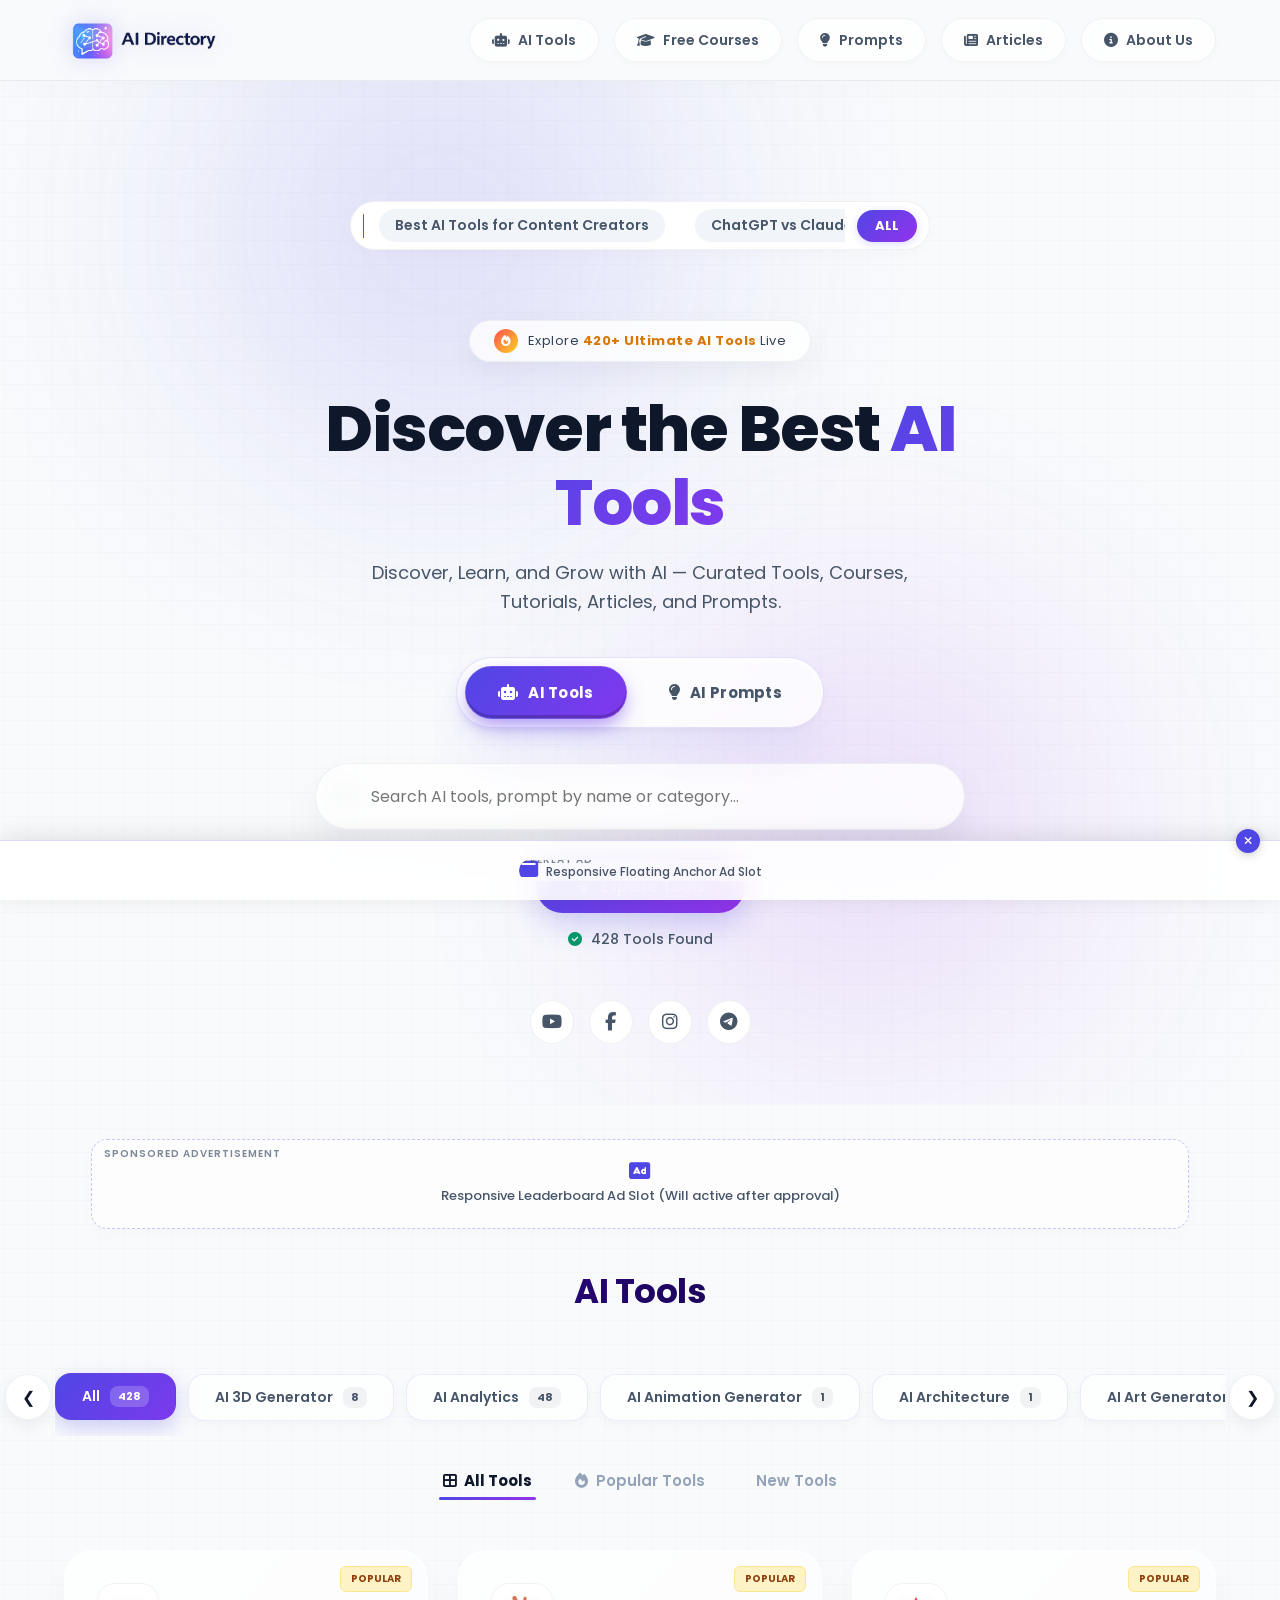
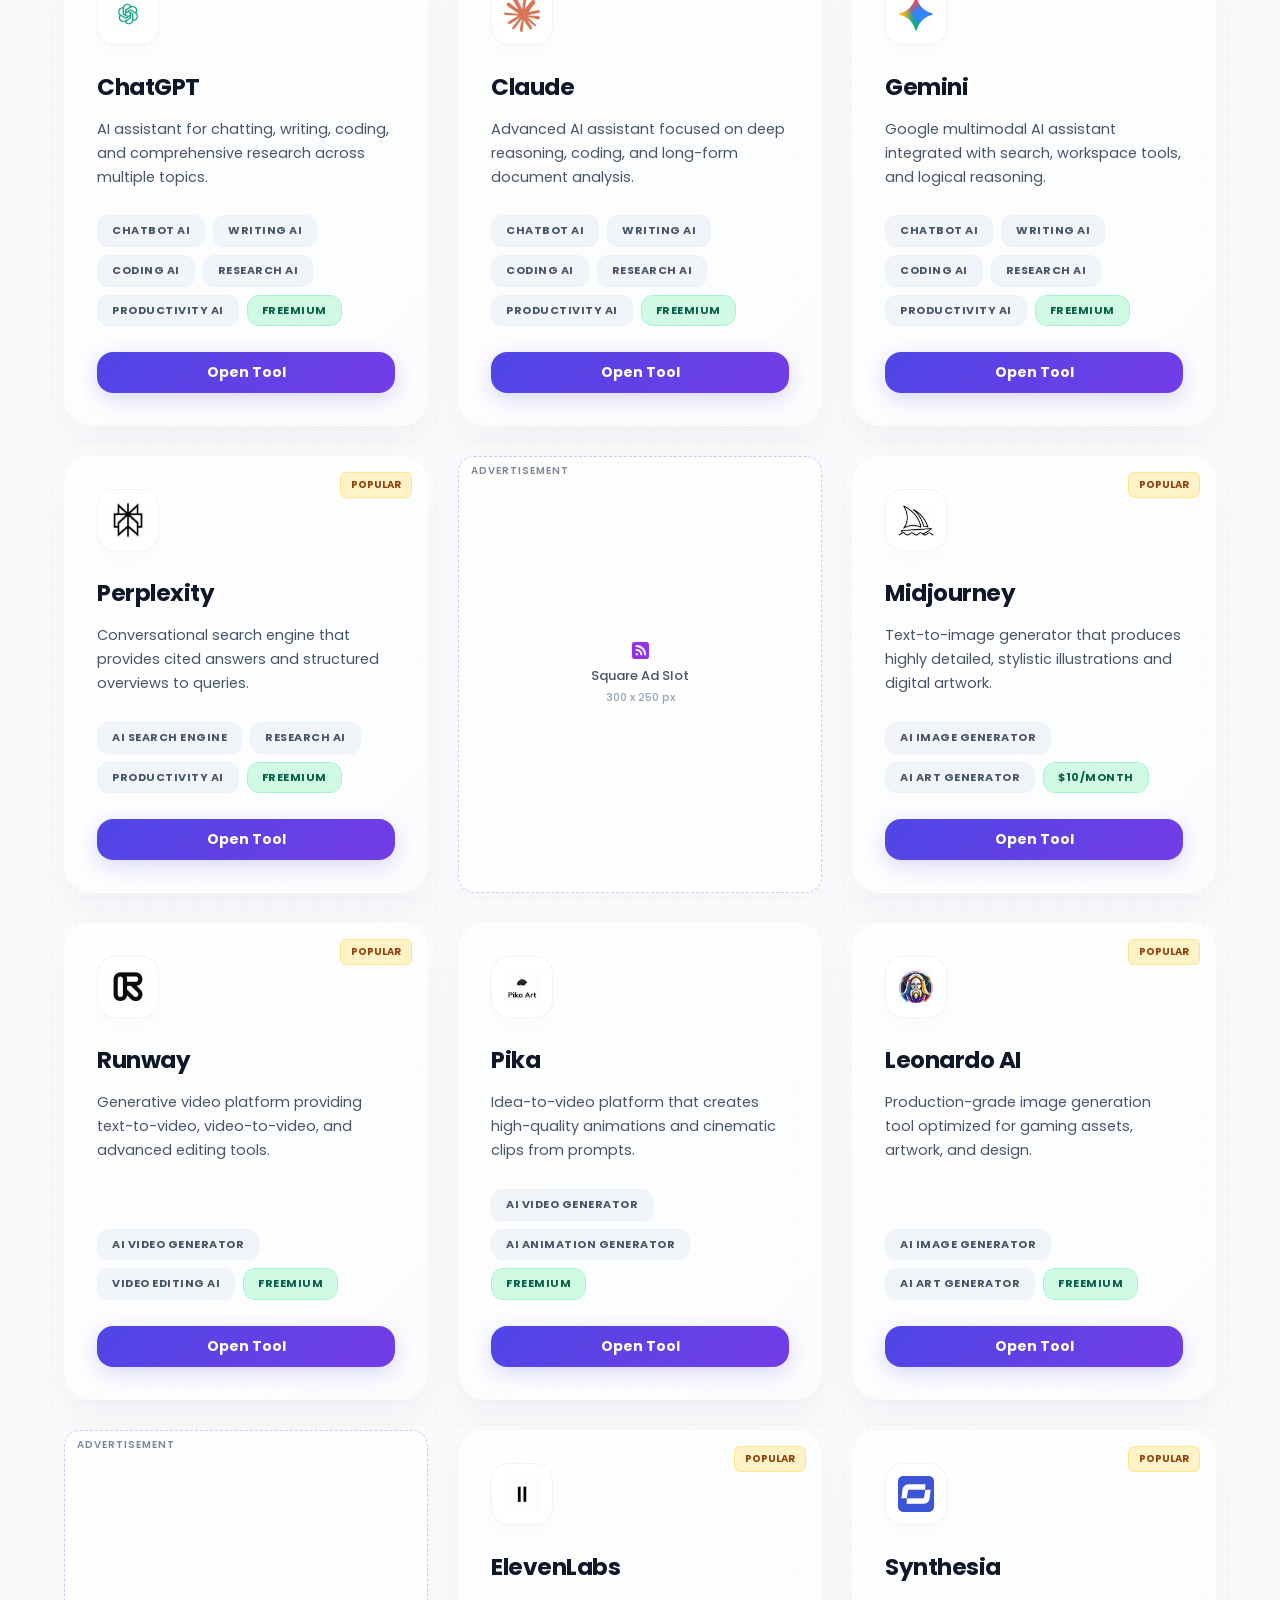
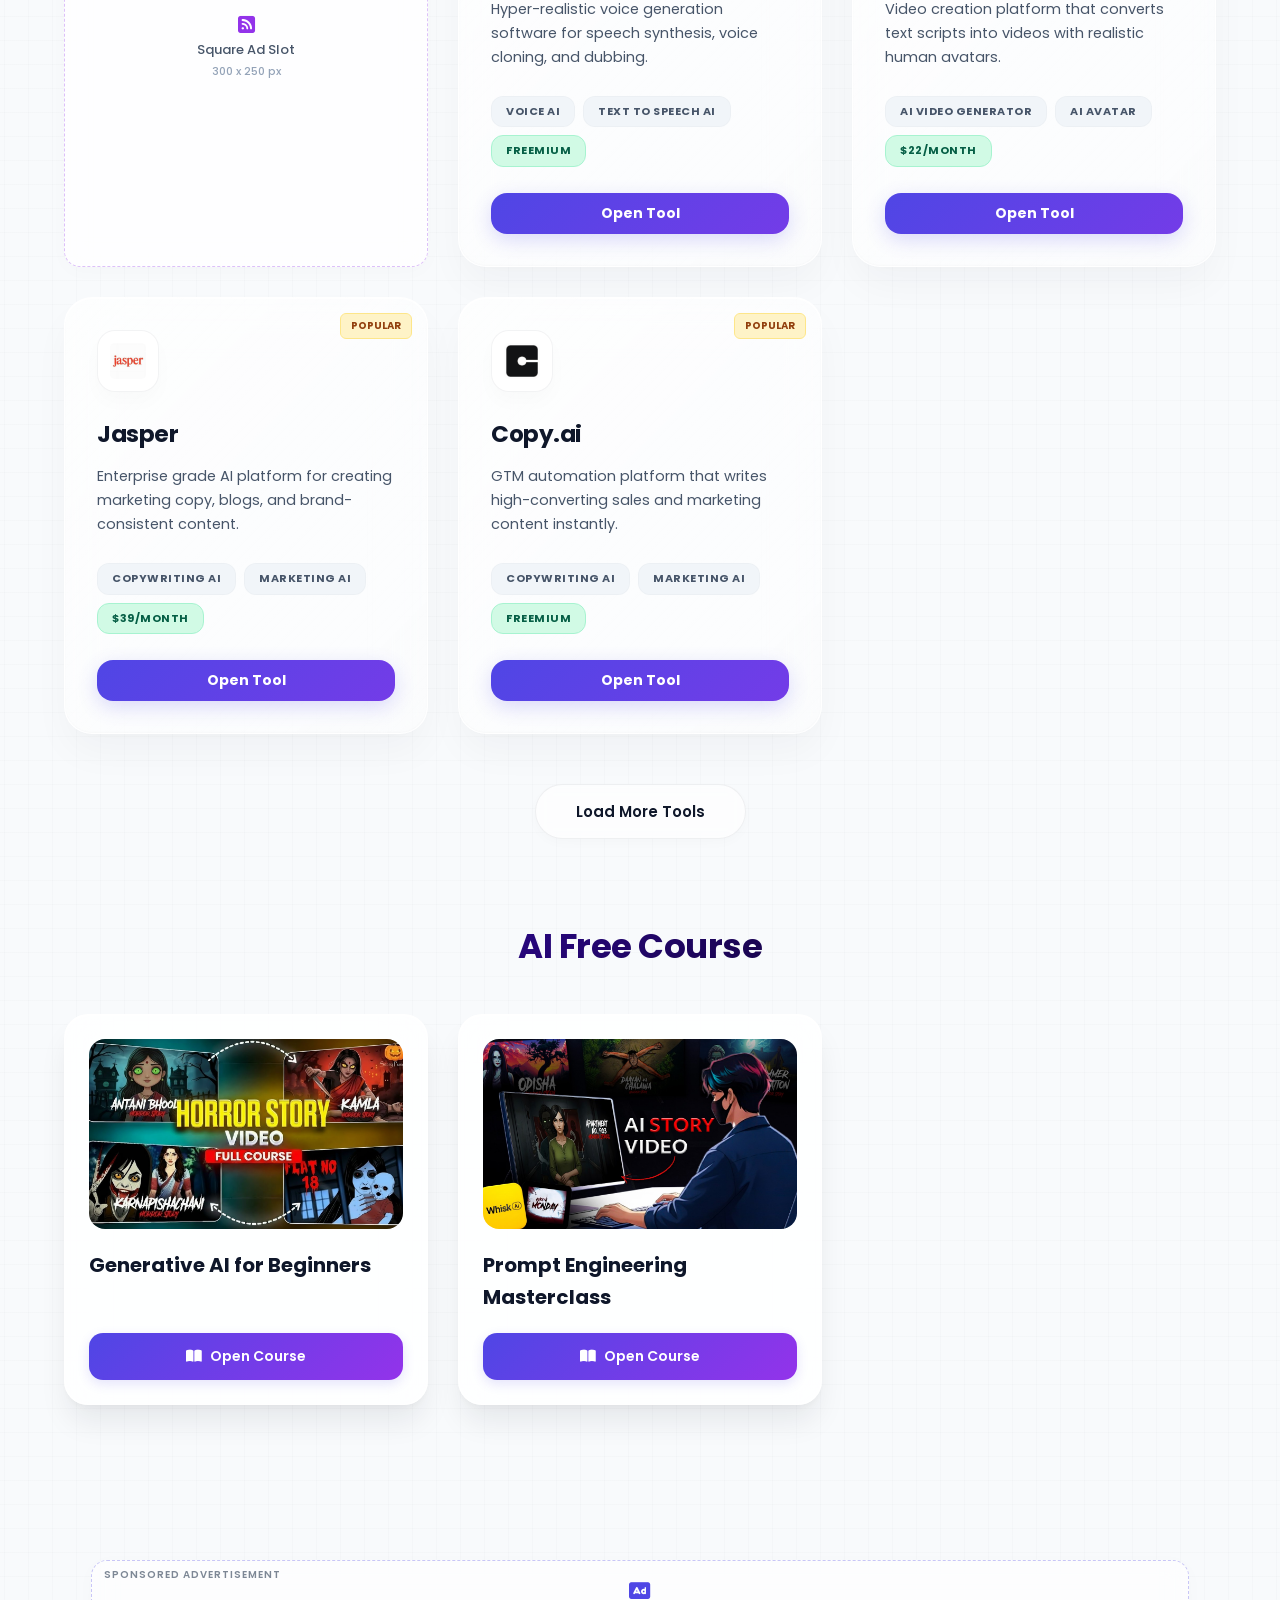
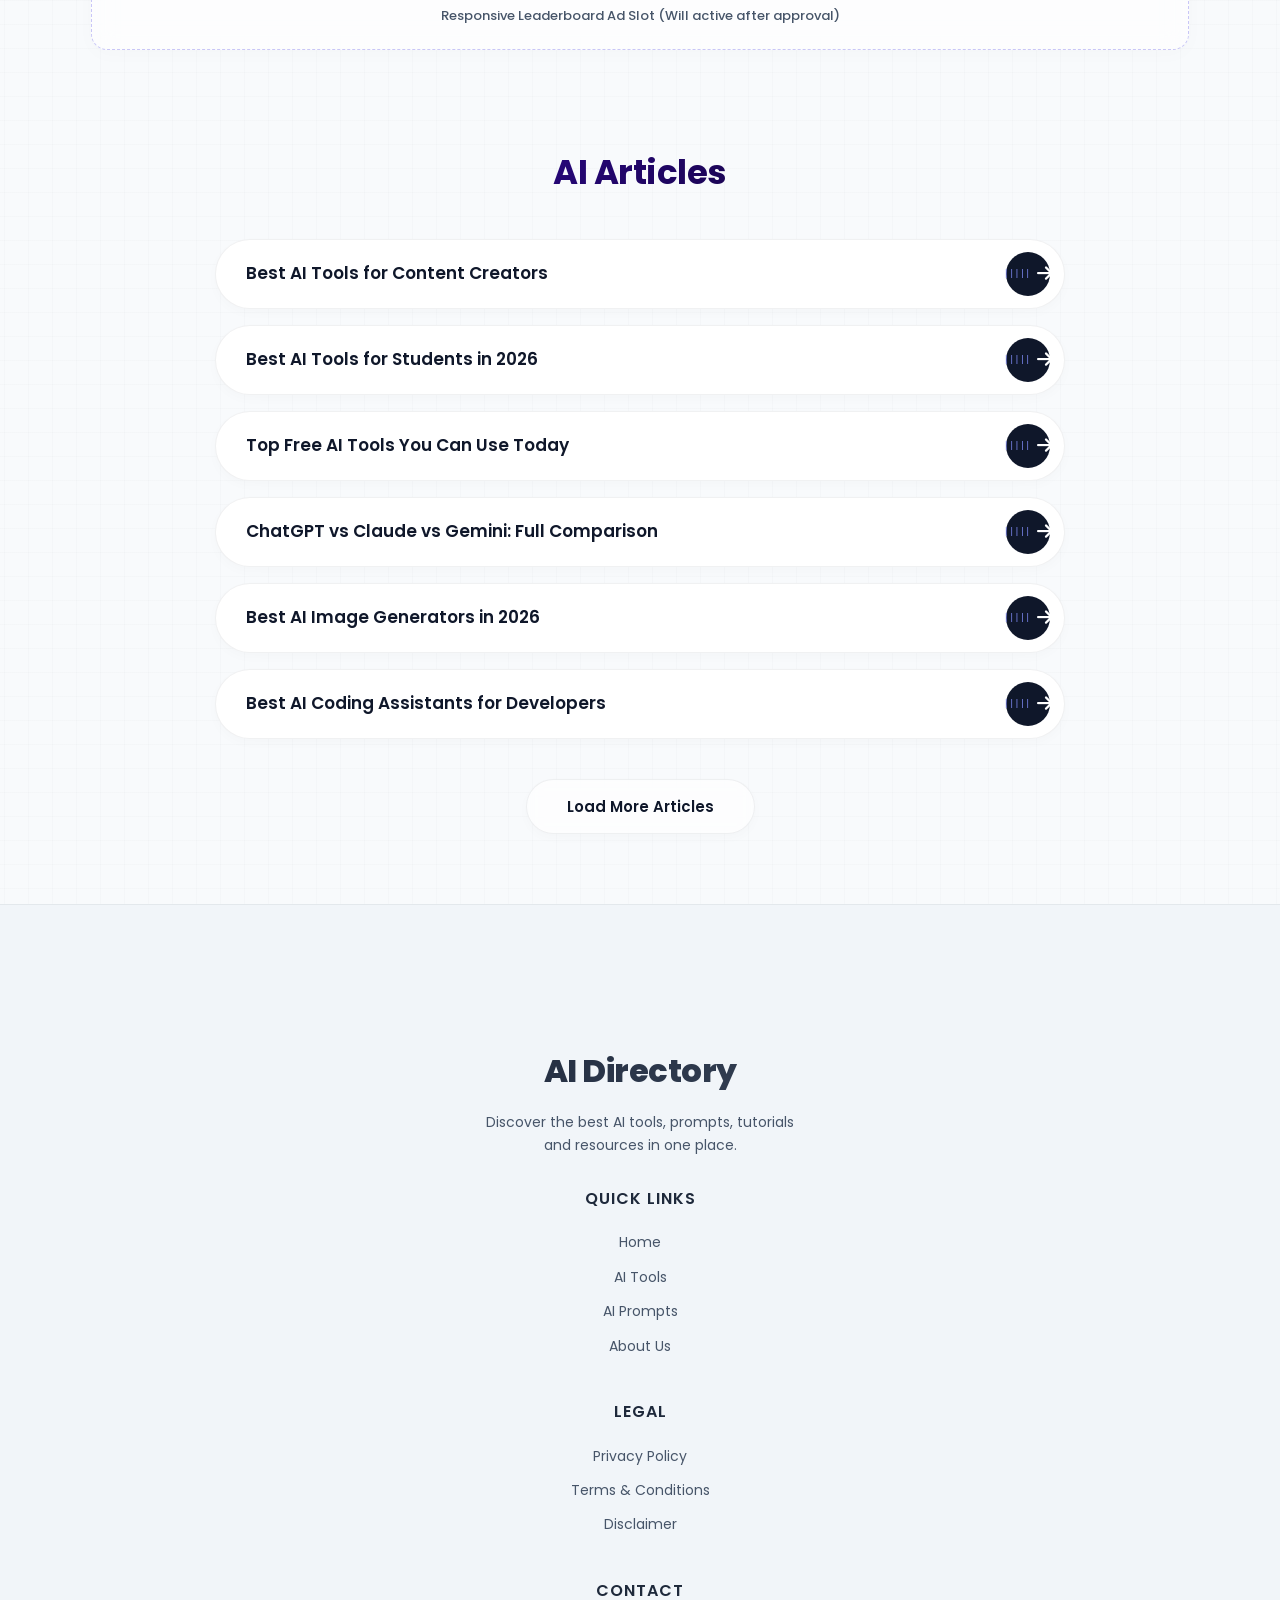
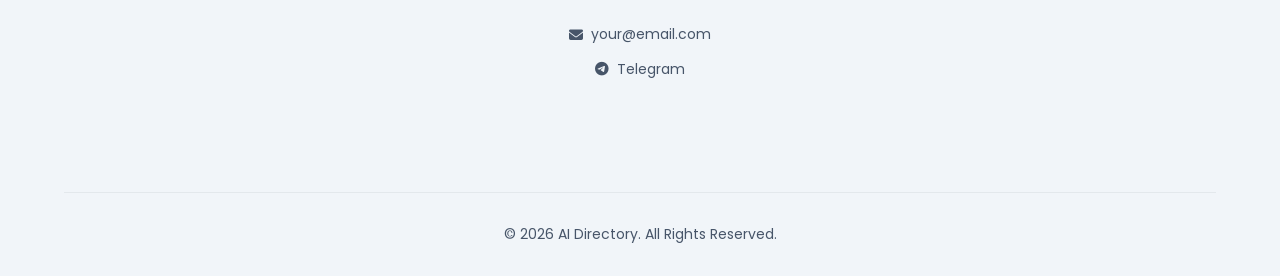
==== index.html @ 55ff15e7 "Add files via upload" ====
<!DOCTYPE html>
<html lang="en">

<head>
  <meta charset="UTF-8">
  <meta name="viewport" content="width=device-width, initial-scale=1.0">
  <title>AI Directory</title>
  <link rel="stylesheet" href="style.css">
  <link rel="preconnect" href="https://fonts.googleapis.com">
  <link href="https://fonts.googleapis.com/css2?family=Poppins:wght@300;400;500;600;700&display=swap" rel="stylesheet">
  <link rel="stylesheet" href="https://cdnjs.cloudflare.com/ajax/libs/font-awesome/6.5.1/css/all.min.css">
</head>

<body>

  <nav class="navbar">
    <div class="logo">
      <img src="images/AI Directory2.png" alt="AI Directory" class="logo-desktop">
      <img src="images/AI Directory1.png" alt="AI Directory" class="logo-mobile">
    </div>
    <ul class="nav-links">
      <li><a href="#tools"><i class="fas fa-robot"></i>AI Tools</a></li>
      <li><a href="#courses"><i class="fas fa-graduation-cap"></i>Free Courses</a></li>
      <li><a href="#prompts"><i class="fas fa-lightbulb"></i>Prompts</a></li>
      <li><a href="#articles-section"><i class="fas fa-newspaper"></i>Articles</a></li>
      <li><a href="legal.html#about"><i class="fas fa-circle-info"></i> About Us</a></li>
    </ul>
    <div class="menu-btn">
      <i class="fas fa-bars"></i>
    </div>
  </nav>

  <section class="hero">
    <div class="blur-glow glow-1"></div>
    <div class="blur-glow glow-2"></div>
    <div class="hero-content">
      <div class="hero-ticker-wrapper">
        <div class="ticker-indicator"></div>
        <div class="ticker-scroll-container">
          <div class="ticker-track">
            <span class="ticker-item" onclick="window.open('article.html', '_blank')">Best AI Tools for Content Creators</span>
            <span class="ticker-item" onclick="window.open('article3.html', '_blank')">ChatGPT vs Claude vs Gemini: Full Comparison</span>
            <span class="ticker-item" onclick="window.open('article13.html', '_blank')">AI Tools That Help You Earn Money</span>
            <span class="ticker-item" onclick="window.open('article.html', '_blank')">Best AI Tools for Content Creators</span>
            <span class="ticker-item" onclick="window.open('article3.html', '_blank')">ChatGPT vs Claude vs Gemini: Full Comparison</span>
          </div>
        </div>
        <button class="ticker-all-btn" id="tickerAllBtn">ALL</button>
      </div>

      <div class="highlight-badge">
        <span class="badge-icon"><i class="fas fa-fire"></i></span>
        <span class="badge-text">Explore <b>420+ Ultimate AI Tools</b> Live</span>
      </div>

      <h1>Discover the Best <span class="gradient-text">AI Tools</span></h1>
      <p>Discover, Learn, and Grow with AI — Curated Tools, Courses, Tutorials, Articles, and Prompts.</p>

      <div class="view-switcher-container">
        <button id="switchToolsBtn" class="switcher-btn active" onclick="switchView('tools')">
          <i class="fas fa-robot"></i> AI Tools
        </button>
        <button id="switchPromptsBtn" class="switcher-btn" onclick="switchView('prompts')">
          <i class="fas fa-lightbulb"></i> AI Prompts
        </button>
      </div>

      <div class="search-wrapper">
        <i class="fas fa-search search-icon"></i>
        <input type="text" id="searchInput" placeholder="Search AI tools, prompt by name or category...">
      </div>

      <div class="hero-action-box">
        <button class="hero-btn" id="heroExploreBtn" onclick="scrollToCurrentSection()">
          <i class="fas fa-rocket"></i> <span id="exploreBtnText">Explore Tools</span>
        </button>
        <div class="stats-bar">
          <p id="resultCount"><i class="fas fa-circle-check"></i> 0 Tools Found</p>
        </div>
      </div>

      <div class="hero-social-links">
        <a href="https://youtube.com/YOUR_CHANNAL" target="_blank" class="social-icon-btn yt" title="YouTube"><i class="fa-brands fa-youtube"></i></a>
        <a href="https://facebook.com/YOUR_PAGE" target="_blank" class="social-icon-btn fb" title="Facebook"><i class="fa-brands fa-facebook-f"></i></a>
        <a href="https://instagram.com/YOUR_PROFILE" target="_blank" class="social-icon-btn ig" title="Instagram"><i class="fa-brands fa-instagram"></i></a>
        <a href="https://t.me/smooth_looters" target="_blank" class="social-icon-btn tg" title="Telegram"><i class="fa-brands fa-telegram"></i></a>
      </div>
    </div>
  </section>

  <!-- GOOGLE ADS: MAIN RESPONSIVE HORIZONTAL BANNER -->
<div class="ad-container-wrapper">
  <div class="smart-ad-placeholder ad-banner-horizontal">
    <span class="ad-badge">Sponsored Advertisement</span>
    <div class="ad-info-text">
      <i class="fa-solid fa-rectangle-ad"></i>
      <!-- Real Google Ad Code (Commented for now)
      <ins class="adsbygoogle"
           style="display:block"
           data-ad-client="ca-pub-YOUR_CLIENT_ID"
           data-ad-slot="YOUR_SLOT_ID"
           data-ad-format="auto"
           full-width-responsive="true"></ins>
      <script>(adsbygoogle = window.adsbygoogle || []).push({});</script>
      -->
      <span>Responsive Leaderboard Ad Slot (Will active after approval)</span>
    </div>
  </div>
</div>

  <section id="tools" class="tools">
    <h2>AI Tools</h2>
     <div class="category-wrapper">
      <button id="scrollLeft" class="scroll-btn left">❮</button>
      <div class="category-buttons" id="categoryButtons">
        </div>
      <button id="scrollRight" class="scroll-btn right">❯</button>
    </div>

    <div class="tools-type-filter">
      <button class="type-btn active" data-type="all"><i class="fas fa-border-all"></i> All Tools</button>
      <button class="type-btn" data-type="popular"><i class="fas fa-fire"></i> Popular Tools</button>
      <button class="type-btn" data-type="new"><i class="fas fa-sparkles"></i> New Tools</button>
    </div>
    <div id="toolsContainer" class="tools-grid"></div>
    <div id="loadMoreContainer">
      <button id="loadMoreBtn" class="load-more-btn">Load More Tools</button>
    </div>
  </section>


  <section id="prompts" class="prompts">
    <h2>AI Prompts</h2>

    <div class="prompt-note-container">
      <h3><i class="fas fa-exclamation-circle"></i> Important Note:</h3>
      <p>Before using any prompt, please check the Requirements section carefully. Some prompts may require additional inputs such as text, images, files, scripts, stories, articles, documents, or other content.</p>
      <ul>
        <li><i class="fas fa-arrow-right"></i> <strong>If the requirement is text-based</strong>, you will find a <code>[Paste Your Text Here]</code> section inside the prompt. Simply paste your content there before generating.</li>
        <li><i class="fas fa-arrow-right"></i> <strong>If the requirement includes images, PDFs, or files</strong>, upload them directly to the AI tool before running the prompt.</li>
      </ul>
      <p class="note-footer">Providing the required input ensures that the prompt works correctly and delivers the best possible results.</p>
      <div class="tip-box">
        <strong>Tip:</strong> Always read the prompt description and requirements before using it to avoid errors. 🚀
      </div>
    </div>

    <div class="category-wrapper" style="margin-bottom: 30px;">
      <button id="promptScrollLeft" class="scroll-btn left">❮</button>
      <div class="category-buttons" id="promptCategoryButtons">
        </div>
      <button id="promptScrollRight" class="scroll-btn right">❯</button>
    </div>

    <div id="promptsContainer" class="prompts-grid"></div>
    <div class="load-more-container-shared">
      <button id="loadMorePromptsBtn" class="load-more-btn">Load More Prompts</button>
    </div>
  </section>

  <section id="courses" class="courses">
    <h2>AI Free Course</h2>
    <div id="coursesContainer" class="courses-grid"></div>
    <div class="load-more-container-shared">
      <button id="loadMoreCoursesBtn" class="load-more-btn">Load More Courses</button>
    </div>
  </section>

  <!-- GOOGLE ADS: MAIN RESPONSIVE HORIZONTAL BANNER -->
<div class="ad-container-wrapper">
  <div class="smart-ad-placeholder ad-banner-horizontal">
    <span class="ad-badge">Sponsored Advertisement</span>
    <div class="ad-info-text">
      <i class="fa-solid fa-rectangle-ad"></i>
      <!-- Real Google Ad Code (Commented for now)
      <ins class="adsbygoogle"
           style="display:block"
           data-ad-client="ca-pub-YOUR_CLIENT_ID"
           data-ad-slot="YOUR_SLOT_ID"
           data-ad-format="auto"
           full-width-responsive="true"></ins>
      <script>(adsbygoogle = window.adsbygoogle || []).push({});</script>
      -->
      <span>Responsive Leaderboard Ad Slot (Will active after approval)</span>
    </div>
  </div>
</div>

  <section id="articles-section" class="articles-section">
    <h2>AI Articles</h2>
    <div id="articlesContainer" class="articles-list-container"></div>
    <div class="load-more-container-shared">
      <button id="loadMoreArticlesBtn" class="load-more-btn">Load More Articles</button>
    </div>
  </section>

  <footer class="footer">
    <div class="footer-container">
      <div class="footer-brand">
        <h2>AI Directory</h2>
        <p>Discover the best AI tools, prompts, tutorials and resources in one place.</p>
      </div>
      <div class="footer-links">
        <h3>Quick Links</h3>
        <a href="#">Home</a>
        <a href="#tools">AI Tools</a>
        <a href="#prompts">AI Prompts</a>
        <a href="legal.html#about">About Us</a>
      </div>
      <div class="footer-links">
        <h3>Legal</h3>
        <a href="legal.html#privacy">Privacy Policy</a>
        <a href="legal.html#terms">Terms & Conditions</a>
        <a href="legal.html#disclaimer">Disclaimer</a>
      </div>
      <div class="footer-links">
        <h3>Contact</h3>
        <a href="mailto:your@email.com"><i class="fa-solid fa-envelope"></i> your@email.com</a>
        <a href="https://t.me/smooth_looters" target="_blank"><i class="fa-brands fa-telegram"></i> Telegram</a>
      </div>
    </div>
    <div class="footer-bottom">
      © 2026 AI Directory. All Rights Reserved.
    </div>
  </footer>

  <script src="data/tools.js"></script>
  <script src="data/course.js"></script>
  <script src="data/prompts.js"></script>
  <script src="data/articles.js"></script>

  <script src="script.js"></script>

  <div class="sticky-anchor-ad" id="stickyAnchorAd">
    <button class="sticky-ad-close" onclick="document.getElementById('stickyAnchorAd').style.display='none'"><i class="fa-solid fa-xmark"></i></button>
    <div class="smart-ad-placeholder" style="border:none; background:none; box-shadow:none;">
      <span class="ad-badge" style="top: -8px; left: 0;">Overlay Ad</span>
      <div class="ad-info-text" style="font-size: 12px;">
        <span><i class="fa-solid fa-window-maximize" style="display:inline; margin-right:5px;"></i> Responsive Floating Anchor Ad Slot</span>
      </div>
    </div>
  </div>
</body>
</html>
---- style.css ----
/* =======================================================
   PREMIUM CYBER-LIGHT MODE & GLASSMORPHISM THEME (UNIFIED)
   ======================================================= */

:root {
  --primary: #4f46e5;       /* Vibrant Indigo Glow */
  --secondary: #9333ea;     /* Vibrant Purple Glow */
  --accent: #d97706;        /* Warm Amber for Highlights */
  --bg: #f8fafc;            /* Clean Soft Light Background */
  --card-bg: rgba(255, 255, 255, 0.65); /* Uniform High-End Glassmorphic Base */
  --card-border: rgba(15, 23, 42, 0.06); /* Soft Dark Border */
  --text-main: #0f172a;     /* Deep Slate Main Text */
  --text-muted: #475569;    /* Muted Slate Sub-text */
  --hero-gradient: linear-gradient(135deg, var(--primary), var(--secondary));
}

* {
  margin: 0;
  padding: 0;
  box-sizing: border-box;
  font-family: 'Poppins', sans-serif;
}

html {
  scroll-behavior: smooth;
}

body {
  background-color: #f8fafc;
  /* Ek subtle premium tech grid pattern jo pure background ko dynamic banayega */
  background-image: 
    linear-gradient(rgba(15, 23, 42, 0.015) 1px, transparent 1px),
    linear-gradient(90deg, rgba(15, 23, 42, 0.015) 1px, transparent 1px);
  background-size: 24px 24px;
  background-position: center top;
  color: var(--text-main);
  overflow-x: hidden;
  line-height: 1.6;
}

/* =======================================================
   NAVBAR STYLING (HERO STYLE CONNECTED)
   ======================================================= */
.navbar {
  position: sticky;
  top: 0;
  display: flex;
  justify-content: space-between;
  align-items: center;
  padding: 15px 5%;
  background: rgba(248, 250, 252, 0.8);
  backdrop-filter: blur(20px);
  -webkit-backdrop-filter: blur(20px);
  border-bottom: 1px solid var(--card-border);
  z-index: 10000;
  box-shadow: 0 4px 30px rgba(15, 23, 42, 0.02);
}

.logo {
  display: flex;
  align-items: center;
  flex-shrink: 0;
}

.logo-desktop {
  display: block;
  height: 50px;
  width: auto;
  object-fit: contain;
  filter: drop-shadow(0 0 12px rgba(79, 70, 229, 0.2));
}

.logo-mobile {
  display: none;
}

.nav-links {
  display: flex;
  align-items: center;
  list-style: none;
  gap: 15px;
}

.nav-links a {
  display: flex;
  align-items: center;
  gap: 8px;
  padding: 10px 22px;
  text-decoration: none;
  font-size: 14px;
  font-weight: 600;
  color: var(--text-muted);
  background: rgba(255, 255, 255, 0.8);
  border: 1px solid rgba(15, 23, 42, 0.05);
  box-shadow: 0 2px 8px rgba(15, 23, 42, 0.02);
  border-radius: 999px;
  backdrop-filter: blur(8px);
  transition: all 0.3s cubic-bezier(0.4, 0, 0.2, 1);
}

.nav-links a:hover {
  transform: translateY(-2px);
  background: var(--hero-gradient);
  color: white;
  border-color: transparent;
  box-shadow: 0 8px 25px rgba(79, 70, 229, 0.25);
}

.menu-btn {
  display: none;
}

/* =======================================================
   HERO SECTION STYLING
   ======================================================= */
.hero {
  position: relative;
  padding: 120px 20px 60px;
  text-align: center;
  overflow: hidden;
  display: flex;
  flex-direction: column;
  justify-content: center;
  align-items: center;
}

.blur-glow {
  position: absolute;
  border-radius: 50%;
  filter: blur(130px);
  opacity: 0.14;
  z-index: 1;
  pointer-events: none;
}
.glow-1 { top: -10%; left: 15%; width: 500px; height: 500px; background: var(--primary); }
.glow-2 { bottom: 5%; right: 15%; width: 450px; height: 450px; background: var(--secondary); }

.hero-content {
  position: relative;
  z-index: 2;
  max-width: 800px;
  width: 100%;
  text-align: center;
}

.highlight-badge {
  display: inline-flex;
  align-items: center;
  gap: 10px;
  background: rgba(255, 255, 255, 0.8);
  backdrop-filter: blur(8px);
  border: 1px solid var(--card-border);
  padding: 8px 24px;
  border-radius: 999px;
  margin-bottom: 30px;
  box-shadow: 0 10px 30px rgba(15, 23, 42, 0.05);
  animation: floatBadge 3s ease-in-out infinite;
}

.highlight-badge .badge-icon {
  background: linear-gradient(135deg, #ff4e50, #f9d423);
  color: white;
  width: 24px;
  height: 24px;
  border-radius: 50%;
  display: flex;
  align-items: center;
  justify-content: center;
  font-size: 11px;
}

.highlight-badge .badge-text {
  font-size: 13px;
  letter-spacing: 0.5px;
  color: #334155;
}
.highlight-badge .badge-text b {
  color: var(--accent);
  font-weight: 700;
}

@keyframes floatBadge {
  0%, 100% { transform: translateY(0); }
  50% { transform: translateY(-6px); }
}

.hero h1 {
  font-size: 4rem;
  font-weight: 800;
  line-height: 1.15;
  margin-bottom: 20px;
  letter-spacing: -1.5px;
  color: var(--text-main);
}

.gradient-text {
  background: linear-gradient(135deg, #4f46e5, #7c3aed, #2563eb);
  background-size: 200% auto;
  -webkit-background-clip: text;
  -webkit-text-fill-color: transparent;
  animation: textGradient 4s linear infinite;
}

@keyframes textGradient {
  0% { background-position: 0% 50%; }
  50% { background-position: 100% 50%; }
  100% { background-position: 0% 50%; }
}

.hero p {
  font-size: 18px;
  color: var(--text-muted);
  max-width: 600px;
  margin: 0 auto 40px;
}

.search-wrapper {
  position: relative;
  max-width: 650px;
  width: 100%;
  margin: 0 auto 30px;
}

.search-wrapper .search-icon {
  position: absolute;
  left: 22px;
  top: 50%;
  transform: translateY(-50%);
  color: var(--text-muted);
  font-size: 18px;
}

.search-wrapper input {
  width: 100%;
  padding: 20px 25px 20px 55px;
  border: 1px solid var(--card-border);
  border-radius: 50px;
  background: rgba(255, 255, 255, 0.8);
  backdrop-filter: blur(12px);
  color: var(--text-main);
  font-size: 16px;
  box-shadow: 0 20px 40px rgba(15, 23, 42, 0.05);
  transition: all 0.3s ease;
}

.search-wrapper input:focus {
  outline: none;
  border-color: var(--primary);
  background: #ffffff;
  box-shadow: 0 0 30px rgba(79, 70, 229, 0.15);
}

.hero-action-box {
  display: flex;
  flex-direction: column;
  align-items: center;
  gap: 15px;
}

.hero-btn {
  padding: 15px 40px;
  border: none;
  border-radius: 50px;
  cursor: pointer;
  background: var(--hero-gradient);
  color: white;
  font-size: 15px;
  font-weight: 600;
  display: flex;
  align-items: center;
  gap: 10px;
  box-shadow: 0 10px 30px rgba(79, 70, 229, 0.25);
  transition: all 0.3s ease;
}

.hero-btn:hover {
  transform: translateY(-3px);
  box-shadow: 0 15px 35px rgba(79, 70, 229, 0.35);
}

.stats-bar #resultCount {
  color: var(--text-muted);
  font-size: 14px;
  font-weight: 500;
}

.stats-bar #resultCount i {
  color: #059669;
  margin-right: 5px;
}

/* =======================================================
   CATEGORIES & FILTERS (HERO BADGE STYLE CONNECTED)
   ======================================================= */
.category-wrapper {
  position: relative;
  display: flex;
  align-items: center;
  width: 100%;
  padding: 0 55px; /* दोनों तरफ बराबर स्पेस */
  margin: 30px auto 0 auto;
  max-width: 1400px;
  box-sizing: border-box;
}

.category-buttons,
#promptCategoryButtons {
  display: flex;
  gap: 12px;
  overflow-x: auto;
  scroll-behavior: smooth;
  scrollbar-width: none;
  padding: 15px 0; 
  width: 100%;
}

.category-buttons::-webkit-scrollbar,
#promptCategoryButtons::-webkit-scrollbar {
  display: none;
}


/* =======================================================
   CATEGORIES BUTTONS NEW LUXURY GLASS STYLE
   ======================================================= */
.category-btn,
.prompt-category-btn {
  flex-shrink: 0;
  padding: 12px 26px;
  border: 1px solid rgba(79, 70, 229, 0.1);
  border-radius: 16px; /* Modern Rounded Corners instead of pill */
  cursor: pointer;
  background: rgba(255, 255, 255, 0.7);
  color: var(--text-muted);
  font-size: 14px;
  font-weight: 600;
  white-space: nowrap;
  backdrop-filter: blur(10px);
  -webkit-backdrop-filter: blur(10px);
  display: flex;
  align-items: center;
  gap: 10px;
  
  /* Smooth Shadow Transition */
  box-shadow: 0 4px 12px rgba(15, 23, 42, 0.03);
  transition: all 0.3s cubic-bezier(0.4, 0, 0.2, 1);
}

.how-to-use-btn:hover {
    background: rgba(71, 138, 246, 0.119) !important;
}

/* Hover State: Premium Border Lift & Soft Ambient Glow */
.category-btn:hover,
.prompt-category-btn:hover {
  border-color: rgba(79, 70, 229, 0.4);
  color: var(--primary);
  transform: translateY(-3px);
  background: #ffffff;
  box-shadow: 
    0 12px 20px -8px rgba(79, 70, 229, 0.15),
    0 0 15px rgba(79, 70, 229, 0.05);
}

/* Active State: Rich Indigo-Purple Solid Gradient */
.category-btn.active,
.prompt-category-btn.active {
  background: linear-gradient(135deg, #4f46e5, #7c3aed);
  color: #ffffff;
  border-color: transparent;
  box-shadow: 0 8px 20px rgba(79, 70, 229, 0.25);
  transform: translateY(-1px);
}

/* Inside Counter Badge Style */
.category-btn .count,
.prompt-category-btn .count {
  font-size: 11px;
  background: rgba(15, 23, 42, 0.05);
  padding: 2px 8px;
  border-radius: 8px;
  color: var(--text-muted);
  font-weight: 700;
  transition: all 0.3s;
}

.category-btn.active .count,
.prompt-category-btn.active .count {
  background: rgba(255, 255, 255, 0.2);
  color: #ffffff;
}

.scroll-btn {
  position: absolute;
  top: 50%;
  transform: translateY(-50%); /* Isse button perfectly vertically center ho jata hai */
  width: 46px;
  height: 46px;
  border: 1px solid var(--card-border);
  border-radius: 50%;
  cursor: pointer;
  font-size: 16px;
  color: var(--text-main);
  background: rgba(255, 255, 255, 0.9);
  backdrop-filter: blur(8px);
  z-index: 20;
  transition: all 0.3s ease;
  display: flex;
  align-items: center;
  justify-content: center;
  box-shadow: 0 6px 16px rgba(15, 23, 42, 0.06);
}

.scroll-btn:hover {
  background: var(--hero-gradient);
  border-color: transparent;
  color: white;
  transform: translateY(-50%) scale(1.08);
}

.scroll-btn.left { 
  left: 5px; 
}
.scroll-btn.right { 
  right: 5px; 
}

/* =======================================================
   CARDS GRID (PREMIUM HERO-GLOW IMPLEMENTED)
   ======================================================= */
.tools-grid, .prompts-grid {
  display: grid;
  grid-template-columns: repeat(auto-fill, minmax(310px, 1fr));
  gap: 30px;
  padding: 0 5%;
  margin-bottom: 50px;
}

/* =======================================================
   THE DEFINITIVE ULTRA-PREMIUM TOOL CARD (NEXT-GEN)
   ======================================================= */
.tool-card {
  background: linear-gradient(135deg, rgba(255, 255, 255, 0.75) 0%, rgba(255, 255, 255, 0.45) 100%);
  /* Dual subtle border design for real glassmorphism */
  border: 1px solid rgba(255, 255, 255, 0.8);
  padding: 32px;
  border-radius: 28px;
  backdrop-filter: blur(25px);
  -webkit-backdrop-filter: blur(25px);
  display: flex;
  flex-direction: column;
  position: relative;
  z-index: 1;
  overflow: hidden;
  
  /* 3D Deep Layered Shadows */
  box-shadow: 
    0 4px 6px -1px rgba(15, 23, 42, 0.01),
    0 20px 40px -4px rgba(15, 23, 42, 0.04), 
    inset 0 1px 0px rgba(255, 255, 255, 0.9),
    inset 0 -1px 2px rgba(15, 23, 42, 0.02);
  
  transition: all 0.5s cubic-bezier(0.16, 1, 0.3, 1);
}

/* 1. Dynamic Gradient Border on Hover */
.tool-card::before {
  content: '';
  position: absolute;
  inset: 0;
  border-radius: 28px;
  padding: 1.5px; /* Border thickness */
  background: linear-gradient(135deg, var(--primary), var(--secondary), var(--accent));
  -webkit-mask: linear-gradient(#fff 0 0) content-box, linear-gradient(#fff 0 0);
  -webkit-mask-composite: xor;
          mask-composite: exclude;
  pointer-events: none;
  opacity: 0;
  transition: opacity 0.4s ease;
}

/* 2. Glass Reflection Shimmer Animation */
.tool-card::after {
  content: '';
  position: absolute;
  top: 0;
  left: -150%;
  width: 50%;
  height: 100%;
  background: linear-gradient(
    90deg,
    transparent,
    rgba(255, 255, 255, 0.4),
    transparent
  );
  transform: skewX(-25deg);
  pointer-events: none;
  transition: none;
}

/* =======================================================
   INTERACTIVE HOVER STATES
   ======================================================= */
.tool-card:hover {
  transform: translateY(-10px) scale(1.015);
  background: #ffffff;
  
  /* Cosmic Ambient Glow */
  box-shadow: 
    0 20px 40px -10px rgba(15, 23, 42, 0.05),
    0 40px 80px -15px rgba(79, 70, 229, 0.12),
    0 0 50px -5px rgba(147, 51, 234, 0.08);
}

/* Trigger Gradient Border */
.tool-card:hover::before {
  opacity: 1;
}

/* Trigger Reflection Pass once on hover */
.tool-card:hover::after {
  left: 250%;
  transition: left 0.8s cubic-bezier(0.25, 1, 0.5, 1);
}

/* =======================================================
   INTERNAL COMPONENTS STYLING
   ======================================================= */

/* Premium Logo Wrapper */
.tool-card img {
  width: 62px;
  height: 62px;
  object-fit: contain;
  margin-bottom: 24px;
  border-radius: 18px;
  background: #ffffff;
  padding: 12px;
  border: 1px solid rgba(15, 23, 42, 0.05);
  box-shadow: 0 10px 20px rgba(15, 23, 42, 0.02);
  transition: all 0.4s cubic-bezier(0.34, 1.56, 0.64, 1); /* Snappy Bounce */
}

.tool-card:hover img {
  transform: scale(1.1) rotate(4deg);
  box-shadow: 0 12px 25px rgba(79, 70, 229, 0.15);
}

/* Titles Modern Shift */
.tool-card h3 {
  font-size: 1.45rem;
  font-weight: 700;
  color: var(--text-main);
  margin-bottom: 12px;
  letter-spacing: -0.5px;
  transition: color 0.3s ease;
}

.tool-card:hover h3 {
  background: linear-gradient(135deg, var(--primary), var(--secondary));
  -webkit-background-clip: text;
  -webkit-text-fill-color: transparent;
}

.tool-card p {
  font-size: 14.5px;
  color: var(--text-muted);
  line-height: 1.65;
  margin-bottom: 26px;
  flex-grow: 1;
}

/* Badges Luxury Look */
.badges {
  display: flex;
  flex-wrap: wrap;
  gap: 8px;
  margin-bottom: 26px;
}

.badge {
  padding: 6px 14px;
  border-radius: 12px; /* Smooth squircle corners instead of standard pill */
  font-size: 11px;
  font-weight: 700;
  text-transform: uppercase;
  letter-spacing: 0.5px;
  background: #f1f5f9;
  color: #475569;
  border: 1px solid rgba(15, 23, 42, 0.02);
  transition: all 0.3s ease;
}

.tool-card:hover .badge {
  background: rgba(79, 70, 229, 0.05);
  color: var(--primary);
}

/* Featured Badge Overrides */
.badge:last-child {
  background: #d1fae5;
  color: #065f46;
  border: 1px solid #a7f3d0;
}

.tool-card:hover .badge:last-child {
  background: #059669;
  color: #ffffff;
  border-color: transparent;
  box-shadow: 0 4px 12px rgba(5, 150, 105, 0.2);
}

/* Buttons Group Container */
.btn-group {
  display: flex;
  gap: 14px;
  margin-top: auto;
}

.btn {
  flex: 1;
  padding: 10px;
  border-radius: 16px;
  font-size: 14px;
  font-weight: 700;
  cursor: pointer;
  display: inline-flex;
  align-items: center;
  justify-content: center;
  gap: 8px;
  transition: all 0.3s cubic-bezier(0.25, 1, 0.5, 1);
}

/* Master Open Button */
.open-btn {
  background: var(--hero-gradient);
  background-size: 200% auto;
  color: #ffffff;
  border: none;
  box-shadow: 0 6px 20px rgba(79, 70, 229, 0.2);
}

.open-btn:hover {
  transform: translateY(-3px);
  background-position: right center; /* Gradient slide shift animation */
  box-shadow: 0 10px 25px rgba(79, 70, 229, 0.4);
}

/* Master Tutorial Button */
.tutorial-btn {
  background: #ffffff;
  color: var(--text-main);
  border: 1px solid rgba(15, 23, 42, 0.08);
}

.tutorial-btn:hover {
  background: #f8fafc;
  border-color: var(--primary);
  color: var(--primary);
  transform: translateY(-3px);
  box-shadow: 0 6px 15px rgba(15, 23, 42, 0.03);
}

/* Prompt Card Design with Unified Hover Style */
.prompt-card {
  background: rgba(255, 255, 255, 0.85);
  border: 1px solid rgba(255, 255, 255, 0.6);
  padding: 24px;
  border-radius: 24px;
  backdrop-filter: blur(20px);
  -webkit-backdrop-filter: blur(20px);
  
  /* Deep layered shadow */
  box-shadow: 
    0 4px 6px -1px rgba(15, 23, 42, 0.03),
    0 20px 30px -4px rgba(15, 23, 42, 0.08),
    inset 0 1px 0px rgba(255, 255, 255, 0.8);
    
  transition: all 0.4s cubic-bezier(0.16, 1, 0.3, 1);
}

/* Prompt Card Hover - Purple Glow Accent */
.prompt-card:hover {
  transform: translateY(-8px);
  border-color: rgba(147, 51, 234, 0.35);
  background: #ffffff;
  
  /* Intense shadow + Purple ambient glow from hero theme */
  box-shadow: 
    0 10px 15px -3px rgba(15, 23, 42, 0.05),
    0 30px 50px -10px rgba(15, 23, 42, 0.15),
    0 0 40px 0px rgba(147, 51, 234, 0.12);
}

.prompt-card img {
  width: 100%;
  height: 190px;
  object-fit: cover;
  border-radius: 16px;
  margin-bottom: 20px;
  box-shadow: 0 4px 15px rgba(0,0,0,0.02);
}

.prompt-card h3 {
  font-size: 1.3rem;
  font-weight: 700;
  margin-bottom: 12px;
  color: var(--text-main);
}

.prompt-card p {
  font-size: 14px;
  color: var(--text-muted);
  line-height: 1.6;
  margin-bottom: 20px;
}

.copy-btn {
  width: 100%;
  padding: 13px;
  border: none;
  border-radius: 14px;
  cursor: pointer;
  background: #ffffff;
  color: var(--text-main);
  border: 1px solid var(--card-border);
  font-weight: 600;
  transition: all 0.2s;
}

/* High-Contrast Code Wrapper to eliminate flat looks */
.prompt-text-wrapper {
  background: #f1f5f9 !important;
border: 1px solid #e2e8f0;
  padding: 18px;
  border-radius: 14px;
  margin-bottom: 15px;
  box-shadow: inset 0 2px 8px rgba(0,0,0,0.15);
}

.prompt-text {
  font-family: 'Fira Code', 'Courier New', monospace !important;
  font-size: 13px; 
  color: #334155 !important; /* Extremely readable soft bright code text */
  letter-spacing: -0.1px;
  background: transparent;
  padding: 0;
  border: none;
}

.read-more-btn {
  color: var(--primary); 
  font-size: 0.85rem;
  font-weight: 600;
  cursor: pointer;
  display: inline-block;
  transition: color 0.2s;
  margin-top: 5px;
}

.read-more-btn:hover {
  text-decoration: underline;
  color: #3730a3;
}

.copy-btn:hover {
  background: var(--text-main);
  color: #ffffff;
  border-color: transparent;
}

#loadMoreContainer {
  display: flex;
  justify-content: center;
  margin: 40px 0 20px;
}

.load-more-btn {
  padding: 15px 40px;
  border: 1px solid var(--card-border);
  border-radius: 999px;
  background: var(--card-bg);
  color: var(--text-main);
  font-size: 15px;
  font-weight: 600;
  cursor: pointer;
  backdrop-filter: blur(8px);
  transition: 0.3s;
  box-shadow: 0 4px 12px rgba(15,23,42,0.02);
}

.load-more-btn:hover {
  background: var(--text-main);
  color: #ffffff;
  box-shadow: 0 10px 25px rgba(15, 23, 42, 0.15);
  transform: translateY(-2px);
}

.load-more-container-shared {
  display: flex;
  justify-content: center;
  margin: 20px 0 40px;
}

.no-results {
  grid-column: 1 / -1;
  text-align: center;
  padding: 60px 20px;
  background: var(--card-bg);
  border: 1px solid var(--card-border);
  border-radius: 20px;
}
.no-results h3 { margin-bottom: 10px; font-size: 1.5rem; color: var(--text-main); }
.no-results p { color: var(--text-muted); }

/* =======================================================
   FOOTER STYLING
   ======================================================= */
.footer {
  background: #f1f5f9;
  padding: 80px 5% 30px;
  border-top: 1px solid var(--card-border);
}

.footer-container {
  display: grid;
  grid-template-columns: 2fr repeat(3, 1fr);
  gap: 40px;
}

.footer-brand h2 {
  font-size: 2rem;
  font-weight: 800;
  text-align: center;
  margin-bottom: 15px;
  background: linear-gradient(135deg, #0f172a, #475569);
  -webkit-background-clip: text;
  -webkit-text-fill-color: transparent;
}

.footer-brand p {
  text-align: center;
  color: var(--text-muted);
  max-width: 320px;
  font-size: 14px;
  margin: 10px auto 0 auto; 
}

.footer-links h3 {
  font-size: 16px;
  font-weight: 600;
  margin-bottom: 20px;
  text-transform: uppercase;
  letter-spacing: 1px;
  color: #1e293b;
}

.footer-links {
  display: flex;
  flex-direction: column;
}

.footer-links a {
  text-decoration: none;
  color: var(--text-muted);
  font-size: 14px;
  margin-bottom: 12px;
  transition: all 0.2s;
  display: flex;
  align-items: center;
  gap: 8px;
}

.footer-links a:hover {
  color: var(--primary);
  transform: translateX(4px);
}

.footer-bottom {
  text-align: center;
  margin-top: 60px;
  padding-top: 30px;
  border-top: 1px solid var(--card-border);
  color: var(--text-muted);
  font-size: 14px;
}

/* =======================================================
   RESPONSIVE DESIGN & NAVBAR FIX
   ======================================================= */
@media(max-width: 1024px) {
  .footer-container {
    grid-template-columns: 1fr 1fr;
    gap: 30px;
  }
  .navbar {
    position: fixed !important;
    top: 0;
    left: 0;
    width: 100% !important;
    padding: 12px 5% !important;
    z-index: 10000 !important;
    background: #ffffff !important;
    border-bottom: 1px solid var(--card-border);
    display: flex !important;
    justify-content: space-between !important;
    align-items: center !important;
  }
  .logo-desktop { display: none !important; }
  .logo-mobile {
    display: block !important;
    height: 42px !important;
    width: auto;
    object-fit: contain;
  }
  .menu-btn {
    display: flex !important;
    font-size: 22px;
    cursor: pointer;
    color: var(--secondary);
    background: #f1f5f9;
    border: 1px solid var(--card-border);
    width: 42px;
    height: 42px;
    border-radius: 10px;
    align-items: center;
    justify-content: center;
    z-index: 10001;
  }
  .nav-links {
    position: fixed !important;
    top: 66px !important;
    left: 0;
    width: 100% !important;
    background: rgba(255, 255, 255, 0.98) !important;
    backdrop-filter: blur(20px);
    border-bottom: 1px solid var(--card-border);
    display: none !important;
    flex-direction: column !important;
    padding: 25px 20px !important;
    gap: 12px !important;
    box-shadow: 0 20px 40px rgba(0,0,0,0.05);
    z-index: 9999 !important;
  }
  .nav-links.active { display: flex !important; }
  .nav-links li { width: 100% !important; }
  .nav-links a {
    width: 100% !important;
    justify-content: center !important;
    padding: 12px !important;
    font-size: 14px !important;
    background: #f8fafc !important;
  }
  body { padding-top: 68px !important; }
  .hero { padding: 100px 15px 30px !important; }
}

@media(max-width: 768px) {
  .hero h1 { font-size: 2.6rem; }
  .hero p { font-size: 15px; }
  .tools-grid, .prompts-grid { grid-template-columns: 1fr; gap: 20px; padding: 0 4%; }
  .category-buttons, #promptCategoryButtons { padding: 10px 45px; }
  .scroll-btn { width: 38px; height: 38px; font-size: 14px; }
}

@media(max-width: 480px) {
  .hero h1 { font-size: 2.2rem; }
  .footer-container { grid-template-columns: 1fr; }
  .logo-mobile { height: 36px !important; }
}

/* =======================================================
   AI FREE COURSE SECTION STYLING (HERO STYLE)
   ======================================================= */
.courses {
  padding: 40px 5% 30px;
}

.courses-grid {
  display: grid;
  grid-template-columns: repeat(auto-fill, minmax(310px, 1fr));
  gap: 30px;
  margin-bottom: 50px;
}

.course-card {
  background: rgba(255, 255, 255, 0.85);
  border: 1px solid rgba(255, 255, 255, 0.6);
  padding: 24px;
  border-radius: 24px;
  backdrop-filter: blur(20px);
  -webkit-backdrop-filter: blur(20px);
  display: flex;
  flex-direction: column;
  justify-content: space-between;
  
  /* Deep layered shadow */
  box-shadow: 
    0 4px 6px -1px rgba(15, 23, 42, 0.03),
    0 20px 30px -4px rgba(15, 23, 42, 0.08),
    inset 0 1px 0px rgba(255, 255, 255, 0.8);
    
  transition: all 0.4s cubic-bezier(0.16, 1, 0.3, 1);
}

/* Course Card Hover */
.course-card:hover {
  transform: translateY(-8px);
  border-color: rgba(79, 70, 229, 0.35);
  background: #ffffff;
  
  /* Intense shadow + Indigo ambient glow */
  box-shadow: 
    0 10px 15px -3px rgba(15, 23, 42, 0.05),
    0 30px 50px -10px rgba(15, 23, 42, 0.15),
    0 0 40px 0px rgba(79, 70, 229, 0.12);
}

.course-card img {
  width: 100%;
  height: 190px;
  object-fit: cover;
  border-radius: 16px;
  margin-bottom: 20px;
}

.course-card h3 {
  font-size: 1.25rem;
  font-weight: 700;
  color: var(--text-main);
  margin-bottom: 20px;
  flex-grow: 1;
}

.open-course-btn {
  width: 100%;
  padding: 13px;
  border: none;
  border-radius: 14px;
  cursor: pointer;
  background: var(--hero-gradient);
  color: white;
  font-weight: 600;
  font-size: 14px;
  display: flex;
  align-items: center;
  justify-content: center;
  gap: 8px;
  transition: all 0.2s;
  box-shadow: 0 4px 12px rgba(79, 70, 229, 0.15);
}

.open-course-btn:hover {
  opacity: 0.95;
  transform: translateY(-1px);
  box-shadow: 0 8px 20px rgba(79, 70, 229, 0.25);
}

@media(max-width: 768px) {
  .courses-grid { grid-template-columns: 1fr; gap: 20px; }
}

/* =======================================================
   TOOLS TYPE FILTER NEW MINIMAL UNDERLINE STYLE
   ======================================================= */
.tools-type-filter {
  display: flex;
  justify-content: center;
  align-items: center;
  gap: 35px; /* Clean Spacing between text links */
  margin-top: 25px;
  margin-bottom: 50px;
  padding: 0 15px;
  width: 100%;
}

.type-btn {
  padding: 8px 4px;
  border: none;
  background: transparent;
  color: #94a3b8; /* Elegant Muted Gray for unselected */
  font-size: 15px;
  font-weight: 600;
  cursor: pointer;
  white-space: nowrap;
  display: flex;
  align-items: center;
  gap: 8px;
  position: relative; /* Required for the underline effect */
  transition: color 0.3s ease;
  box-shadow: none !important; /* Removes any previous button style */
  backdrop-filter: none !important;
}

/* Hover Effect: Text shifts to main color smoothly */
.type-btn:hover {
  color: var(--primary);
  background: transparent;
}

/* Active State: Deep Slate Text with Animation Ready */
.type-btn.active {
  color: var(--text-main);
  background: transparent;
  font-weight: 700;
}

/* The Magic Underline Element */
.type-btn::after {
  content: '';
  position: absolute;
  bottom: 0;
  left: 0;
  width: 100%;
  height: 3px; /* Thickness of the underline */
  background: linear-gradient(90deg, #4f46e5, #9333ea); /* Premium moving gradient effect */
  border-radius: 10px;
  transform: scaleX(0); /* Hide underline by default */
  transform-origin: bottom right;
  transition: transform 0.35s cubic-bezier(0.4, 0, 0.2, 1);
}

/* Smooth slide-in underline animation when active */
.type-btn.active::after {
  transform: scaleX(1);
  transform-origin: bottom left;
}

/* Mobile Responsive Adjustments */
@media (max-width: 480px) {
  .tools-type-filter { 
    gap: 15px; 
    justify-content: center; 
  }
  .type-btn { 
    font-size: 13px; 
    padding: 6px 2px;
  }
  .type-btn i {
    font-size: 12px;
  }
}

/* =======================================================
   CARD EXTENSIONS (HIGHLY POPPING AMBIENT NOTES STYLE)
   ======================================================= */
.card-tag-wrapper {
  position: absolute;
  top: 15px;
  right: 15px;
  display: flex;
  gap: 6px;
  z-index: 10;
}

.tag-pop {
  background: #fef3c7;
  color: #92400e;
  border: 1px solid #fde68a;
  padding: 4px 10px;
  border-radius: 6px;
  font-size: 10px;
  font-weight: 700;
  text-transform: uppercase;
}

.tag-new {
  background: #dbeafe;
  color: #1e40af;
  border: 1px solid #bfdbfe;
  padding: 4px 10px;
  border-radius: 6px;
  font-size: 10px;
  font-weight: 700;
  text-transform: uppercase;
}

/* Redesigned Note Section with Premium Glow Styling */
.prompt-note-container {
  background: linear-gradient(135deg, #faf5ff 0%, #fdf2f8 100%); /* Hero inspired ambient light backing */
  border: 1px solid #ebd5ff;
  padding: 30px;
  border-radius: 24px;
  max-width: 90%;
  margin: 20px auto 40px auto;
  box-shadow: 0 10px 30px rgba(147, 51, 234, 0.04);
}

.prompt-note-container h3 {
  color: #7c3aed;
  font-size: 1.3rem;
  margin-bottom: 14px;
  display: flex;
  align-items: center;
  gap: 10px;
  font-weight: 700;
}

.prompt-note-container .tip-box {
  background: #ffffff; /* Outstanding white card floating over ambient backing */
  border-left: 4px solid var(--secondary);
  padding: 16px 20px;
  border-radius: 0 12px 12px 0;
  font-size: 14px;
  color: #334155;
  font-weight: 500;
  box-shadow: 0 4px 15px rgba(0,0,0,0.02);
}

.prompt-req-box { margin-bottom: 14px; font-size: 13.5px; color: var(--text-muted); font-weight: 500; }
.prompt-req-badge { display: inline-block; background: #fffbeb; color: #b45309; border: 1px solid #fde68a; padding: 3px 12px; border-radius: 8px; font-weight: 700; }

.hero-social-links { display: flex; justify-content: center; align-items: center; gap: 15px; margin-top: 10px; }
.social-icon-btn { display: flex; align-items: center; justify-content: center; width: 44px; height: 44px; border-radius: 50%; background: #ffffff; border: 1px solid var(--card-border); color: var(--text-muted); font-size: 18px; text-decoration: none; transition: all 0.3s ease; }

.social-icon-btn:hover { transform: scale(1.08); box-shadow: 0 6px 15px rgba(0,0,0,0.08); }
.social-icon-btn.yt:hover { background: #ffeeef; color: #cc0000; border-color: #ffccd0; }
.social-icon-btn.fb:hover { background: #eef4ff; color: #1877f2; border-color: #ccdfff; }
.social-icon-btn.ig:hover { background: #fff0f5; color: #e1306c; border-color: #ffd0e0; }
.social-icon-btn.tg:hover { background: #eef8ff; color: #0088cc; border-color: #ccedff; }

/* =======================================================
   HERO TICKER & ARTICLE LIST
   ======================================================= */
.hero-ticker-wrapper { display: flex; align-items: center; background: #ffffff; border: 1px solid var(--card-border); border-radius: 30px; padding: 6px 12px; max-width: 580px; margin: 0 auto 70px auto; overflow: hidden; box-shadow: 0 4px 15px rgba(0,0,0,0.02); }
.ticker-indicator { width: 5px; height: 24px; background: #7c3aed; border-radius: 10px; margin-right: 15px; }
.ticker-scroll-container { overflow: hidden; flex-grow: 1; display: flex; align-items: center; height: 35px; }
.ticker-track { display: flex; white-space: nowrap; gap: 30px; animation: tickerScroll 20s linear infinite; }
.ticker-track:hover { animation-play-state: paused; }
.ticker-item { font-size: 14px; font-weight: 600; color: #475569; cursor: pointer; padding: 5px 16px; border-radius: 20px; background: #f1f5f9; transition: all 0.2s; }
.ticker-item:hover { color: var(--primary); background: #e2e8f0; }
.ticker-all-btn { background: var(--hero-gradient); border: none; color: white; padding: 6px 18px; border-radius: 20px; font-size: 13px; font-weight: 700; cursor: pointer; margin-left: 12px; box-shadow: 0 2px 8px rgba(79, 70, 229, 0.2); }

@keyframes tickerScroll { 0% { transform: translateX(0); } 100% { transform: translateX(-50%); } }

.articles-section { padding: 40px 5% 30px; }
.articles-list-container { display: flex; flex-direction: column; gap: 16px; max-width: 850px; margin: 0 auto 40px auto; }
.article-row-pill { display: flex; justify-content: space-between; align-items: center; background: #ffffff; border: 1px solid var(--card-border); padding: 12px 14px 12px 30px; border-radius: 50px; cursor: pointer; transition: all 0.3s; box-shadow: 0 4px 12px rgba(15, 23, 42, 0.02); }
.article-row-pill:hover { transform: translateX(6px); border-color: rgba(79, 70, 229, 0.2); background: #ffffff; box-shadow: 0 8px 20px rgba(15, 23, 42, 0.06); }
.article-row-pill h3 { font-size: 17px; font-weight: 600; color: var(--text-main); white-space: nowrap; overflow: hidden; text-overflow: ellipsis; }
.article-arrow-btn { width: 44px; height: 44px; border-radius: 50%; background: #0f172a; border: none; display: flex; align-items: center; justify-content: center; transition: all 0.3s; }
.article-arrow-btn i { color: #ffffff; font-size: 18px; }
.article-arrow-btn::before { content: "|||||"; font-family: monospace; font-size: 9px; color: #818cf8; margin-right: 6px; }
.article-row-pill:hover .article-arrow-btn { background: var(--hero-gradient); transform: rotate(-45deg); }

@media (max-width: 600px) {
  .article-row-pill { padding: 10px 10px 10px 20px; border-radius: 24px; }
  .article-row-pill h3 { font-size: 14px; }
  .article-arrow-btn { width: 36px; height: 36px; }
  .article-arrow-btn::before { display: none; }
}

/* =======================================================
   CHANGE 1 & 3: HIGH-FOCUS HERO TABS SWITCHER STYLE (PREMIUM)
   ======================================================= */
.view-switcher-container {
  display: flex;
  justify-content: center;
  gap: 8px;
  margin: 0 auto 35px auto;
  background: rgba(255, 255, 255, 0.75);
  backdrop-filter: blur(25px);
  -webkit-backdrop-filter: blur(25px);
  padding: 8px;
  border-radius: 40px;
  max-width: fit-content;
  
  /* Cyber-Light Dual Border Luxury Shadow */
  border: 1px solid rgba(79, 70, 229, 0.15);
  box-shadow: 
    0 4px 6px -1px rgba(15, 23, 42, 0.03),
    0 25px 50px -12px rgba(79, 70, 229, 0.12),
    inset 0 2px 4px rgba(255, 255, 255, 0.9);
  
  position: relative;
  z-index: 10;
  
  /* Auto Focus Pulse Animation for Entire Container */
  animation: containerPulse 3s infinite ease-in-out;
}

@keyframes containerPulse {
  0%, 100% { box-shadow: 0 25px 50px -12px rgba(79, 70, 229, 0.12); }
  50% { box-shadow: 0 25px 50px -4px rgba(147, 51, 234, 0.22), 0 0 15px rgba(79, 70, 229, 0.1); }
}

.switcher-btn {
  padding: 14px 32px;
  border-radius: 32px;
  border: 1px solid transparent;
  background: transparent;
  font-size: 15px;
  font-weight: 700;
  color: var(--text-muted);
  cursor: pointer;
  display: flex;
  align-items: center;
  gap: 10px;
  letter-spacing: 0.3px;
  position: relative;
  overflow: hidden;
  transition: all 0.4s cubic-bezier(0.25, 1, 0.5, 1);
}

.switcher-btn i {
  font-size: 16px;
  transition: transform 0.3s ease;
}

/* Hover Effect: Soft Lifting + Icon Pop */
.switcher-btn:hover {
  color: var(--primary);
  background: rgba(79, 70, 229, 0.05);
}

.switcher-btn:hover i {
  transform: scale(1.2) rotate(-5deg);
}

/* HIGHLY CRITICAL: Active State with Deep 3D Glow & Liquid Gradient */
.switcher-btn.active {
  background: linear-gradient(135deg, #4f46e5 0%, #7c3aed 50%, #9333ea 100%);
  background-size: 200% auto;
  color: #ffffff;
  border-color: rgba(255, 255, 255, 0.1);
  
  /* 3D Dynamic Shadow */
  box-shadow: 
    0 10px 25px -5px rgba(79, 70, 229, 0.4),
    0 8px 16px -4px rgba(147, 51, 234, 0.3),
    inset 0 -3px 0px rgba(0, 0, 0, 0.2);
    
  animation: liquidGlow 4s linear infinite;
}

/* Liquid Animated Flow on Active Button */
@keyframes liquidGlow {
  0% { background-position: 0% 50%; }
  50% { background-position: 100% 50%; }
  100% { background-position: 0% 50%; }
}

/* Shimmer Light Reflection Pass Effect */
.switcher-btn.active::before {
  content: '';
  position: absolute;
  top: 0;
  left: -100%;
  width: 50%;
  height: 100%;
  background: linear-gradient(
    90deg,
    transparent,
    rgba(255, 255, 255, 0.3),
    transparent
  );
  transform: skewX(-25deg);
  animation: shinePass 4s infinite ease-in-out;
}

@keyframes shinePass {
  0% { left: -100%; }
  15%, 100% { left: 200%; }
}

/* Mobile Friendly Optimization */
@media (max-width: 480px) {
  .view-switcher-container {
    width: 92%;
    padding: 5px;
  }
  .switcher-btn {
    flex: 1;
    justify-content: center;
    padding: 12px 16px;
    font-size: 13px;
    gap: 6px;
  }
}

/* =======================================================
   CHANGE 2: ALL H2 HEADINGS LUXURY GRADIENT STYLE
   ======================================================= */
h2 {
  font-size: 34px;
  font-weight: 700;
  text-align: center;
  margin-top: 20px;
  margin-bottom: 40px;
  letter-spacing: -0.5px;
  position: relative;
  background: linear-gradient(135deg, #2e0890 30%, #000000 100%);
  -webkit-background-clip: text;
  -webkit-text-fill-color: transparent;
}

/* =======================================================
   MOBILE & TABLET OPTIMIZATION FOR CATEGORY WRAPPER
   ======================================================= */
@media(max-width: 768px) {
  
  .hero h1 { font-size: 2.6rem; }
  .hero p { font-size: 15px; }
  .tools-grid, .prompts-grid { grid-template-columns: 1fr; gap: 20px; padding: 0 4%; }

  .view-switcher-container {
    width: 90%;
    max-width: 400px;
    padding: 6px;
    gap: 6px;
    margin-bottom: 25px;
  }
  .switcher-btn {
    flex: 1;
    justify-content: center;
    padding: 12px 16px;
    font-size: 13px;
    gap: 6px;
    border-radius: 25px;
  }
  .switcher-btn i {
    font-size: 14px;
  }

  .search-wrapper {
    width: 90%;
    margin-bottom: 20px;
  }
  .search-wrapper input {
    padding: 14px 15px 14px 45px;
    font-size: 14px;
  }
  

  .tools-type-filter {
    gap: 20px;
    margin-top: 20px;
    margin-bottom: 35px;
  }
  .type-btn {
    font-size: 13px;
    padding: 6px 2px;
    gap: 5px;
  }
  .type-btn i {
    font-size: 12px;
  }
  
  /* Tablet & Mobile Container Fix */
  .category-wrapper {
    padding: 0 45px; /* मोबाइल में साइड स्पेस थोड़ा कम किया ताकि बटन्स को ज़्यादा जगह मिले */
    margin-top: 20px;
  }
  
  .category-buttons, #promptCategoryButtons { 
    padding: 10px 0px; 
    gap: 8px; /* बटन्स के बीच का गैप मोबाइल में थोड़ा कम किया */
  }

  .category-btn, .prompt-category-btn {
    padding: 10px 18px; /* बटन का साइज़ मोबाइल के लिए एकदम परफेक्ट */
    font-size: 13px;
    border-radius: 12px;
  }
  
  /* स्क्रॉल बटन का साइज़ मोबाइल के लिए छोटा और क्लीन किया */
  .scroll-btn { 
    width: 36px; 
    height: 36px; 
    font-size: 12px; 
  }
}

.footer-container {
    grid-template-columns: 1fr;
    gap: 30px;
    padding: 40px 20px;
    text-align: center;
  }
  .footer-links {
    align-items: center;
  }
}

@media(max-width: 480px) {
  .hero h1 { font-size: 2.2rem; }
  .footer-container { grid-template-columns: 1fr; }
  .logo-mobile { height: 36px !important; }

  /* छोटे मोबाइल (जैसे iPhone SE, Android) के लिए विशेष सेटिंग */
  .category-wrapper {
    padding: 0 40px; /* दोनों साइड के एरो बटन्स के लिए बैलेंस्ड स्पेस */
  }

  .category-btn, .prompt-category-btn {
    padding: 8px 14px;
    font-size: 12px;
    gap: 6px;
  }

  .category-btn .count, .prompt-category-btn .count {
    font-size: 10px;
    padding: 1px 6px;
  }

  .scroll-btn {
    width: 32px;
    height: 32px;
  }
  .scroll-btn.left { left: 2px; }
  .scroll-btn.right { right: 2px; }
}

/* =======================================================
   PREMIUM GOOGLE ADS PLACEHOLDER FRAMEWORK
   ======================================================= */
.ad-container-wrapper {
  margin: 35px auto;
  padding: 0 4%;
  max-width: 1200px;
  width: 100%;
}

.smart-ad-placeholder {
  background: rgba(255, 255, 255, 0.65);
  backdrop-filter: blur(12px);
  border: 1px dashed rgba(79, 70, 229, 0.3);
  border-radius: 16px;
  display: flex;
  flex-direction: column;
  align-items: center;
  justify-content: center;
  position: relative;
  overflow: hidden;
  box-shadow: 0 4px 20px rgba(0, 0, 0, 0.02);
  transition: all 0.3s ease;
}

.smart-ad-placeholder:hover {
  border-color: var(--primary);
  box-shadow: 0 8px 30px rgba(79, 70, 229, 0.08);
}

/* Horizontal Responsive Banner Styling */
.ad-banner-horizontal {
  min-height: 90px;
  padding: 15px;
}

/* Grid Inline Square Ad Styling */
.ad-square-grid {
  min-height: 280px;
  height: 100%;
  padding: 20px;
  background: rgba(255, 255, 255, 0.8);
  border: 1px dashed rgba(147, 51, 234, 0.3);
}
.ad-square-grid:hover {
  border-color: var(--secondary);
}

/* Ad Badges */
.ad-badge {
  position: absolute;
  top: 6px;
  left: 12px;
  font-size: 10px;
  text-transform: uppercase;
  letter-spacing: 1px;
  color: var(--text-muted);
  font-weight: 600;
  opacity: 0.7;
}

.ad-info-text {
  font-size: 13px;
  color: var(--text-muted);
  text-align: center;
  font-weight: 500;
}

.ad-info-text i {
  color: var(--primary);
  margin-bottom: 5px;
  font-size: 1.2rem;
  display: block;
}
.ad-square-grid .ad-info-text i {
  color: var(--secondary);
}

/* =======================================================
   ADDITIONAL PREMIUM ADS PLACEMENTS
   ======================================================= */

/* 1. Sticky Floating Anchor Ad (Bottom) */
.sticky-anchor-ad {
  position: fixed;
  bottom: 0;
  left: 0;
  width: 100%;
  background: rgba(255, 255, 255, 0.9);
  backdrop-filter: blur(15px);
  box-shadow: 0 -4px 25px rgba(0, 0, 0, 0.1);
  border-top: 1px solid rgba(79, 70, 229, 0.2);
  z-index: 9999;
  display: flex;
  justify-content: center;
  align-items: center;
  padding: 10px 20px;
  min-height: 60px;
  transition: transform 0.3s ease;
}

.sticky-ad-close {
  position: absolute;
  top: -12px;
  right: 20px;
  background: var(--primary);
  color: white;
  border: none;
  width: 24px;
  height: 24px;
  border-radius: 50%;
  cursor: pointer;
  display: flex;
  align-items: center;
  justify-content: center;
  font-size: 11px;
  box-shadow: 0 2px 10px rgba(0,0,0,0.2);
}

/* 2. Sidebar Vertical Banner (300x600 px) */
.sidebar-ad-card {
  background: rgba(255, 255, 255, 0.65);
  backdrop-filter: blur(12px);
  border: 1px dashed rgba(217, 119, 6, 0.3); /* Accent Border */
  border-radius: 16px;
  min-height: 450px;
  padding: 20px;
  display: flex;
  flex-direction: column;
  align-items: center;
  justify-content: center;
  position: relative;
  overflow: hidden;
  margin-top: 20px;
  box-shadow: 0 4px 20px rgba(0, 0, 0, 0.02);
}
.sidebar-ad-card:hover {
  border-color: var(--accent);
}
.sidebar-ad-card .ad-info-text i {
  color: var(--accent);
}
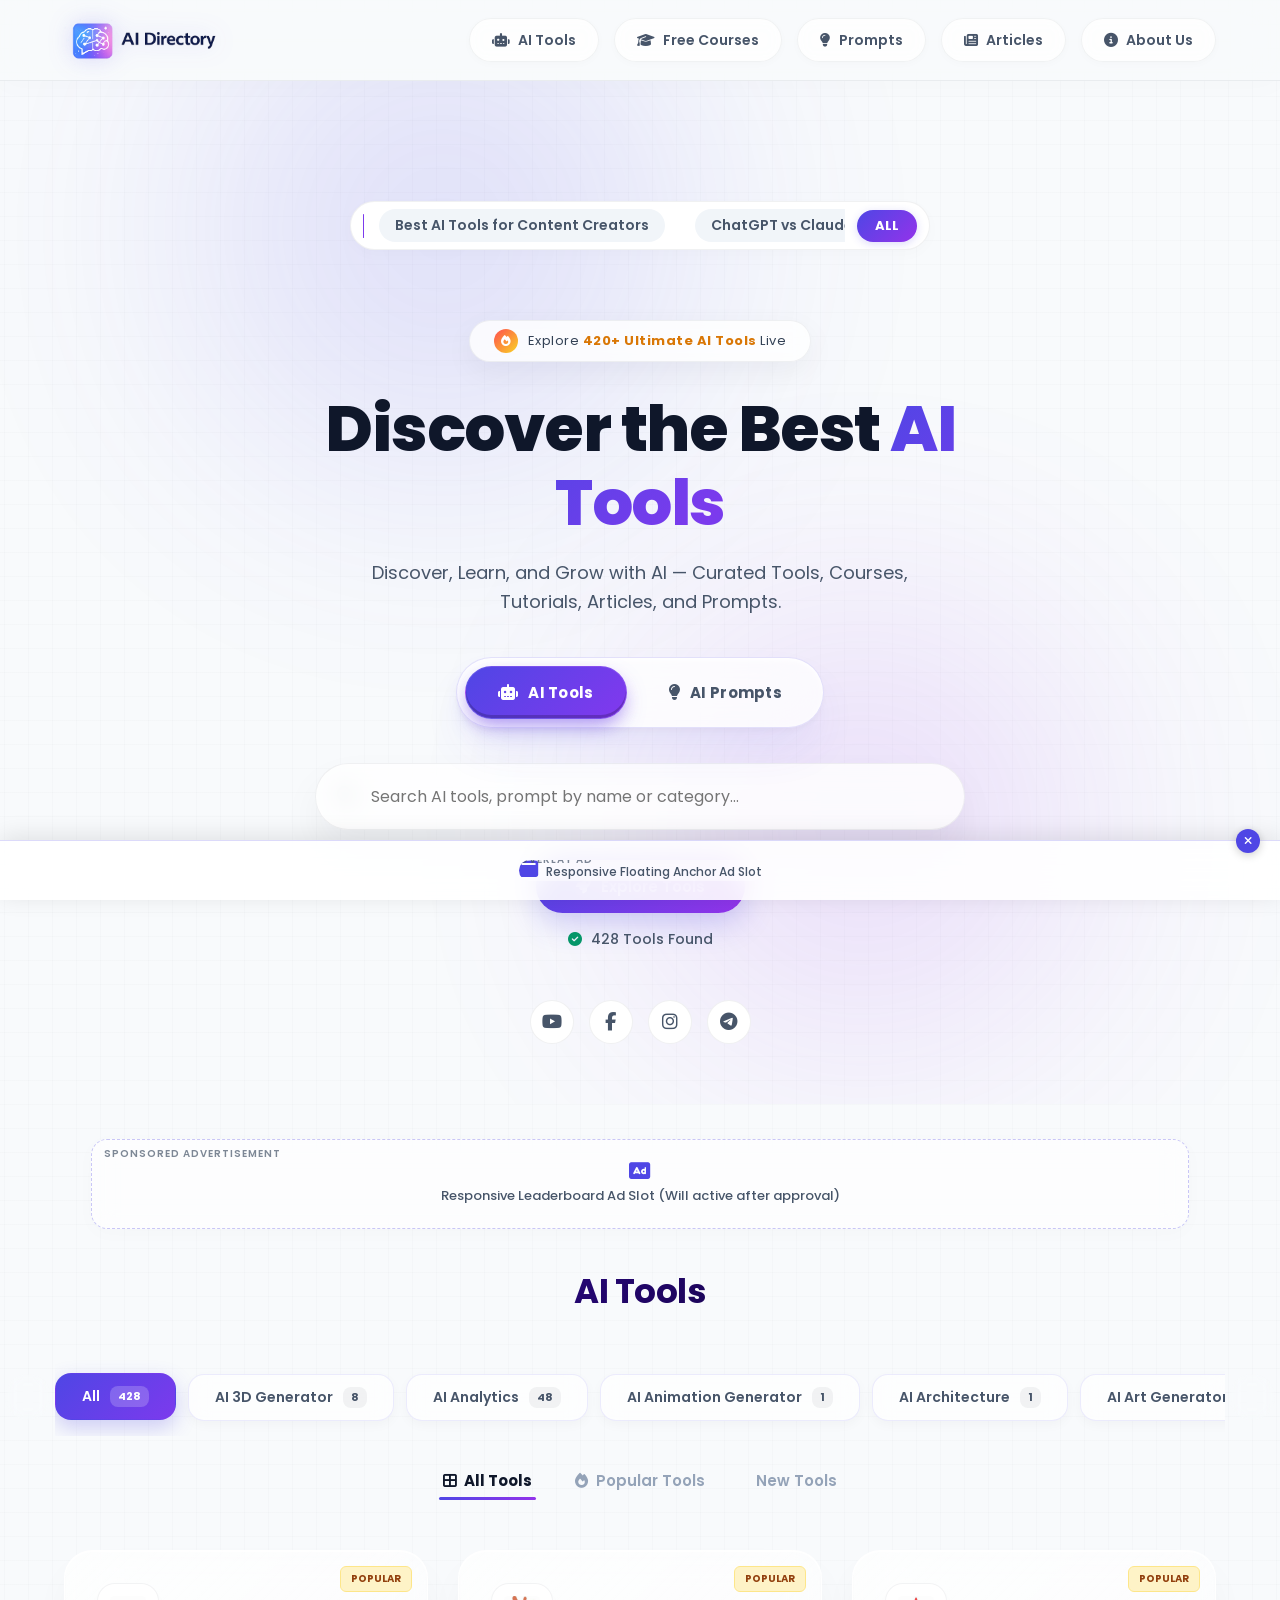
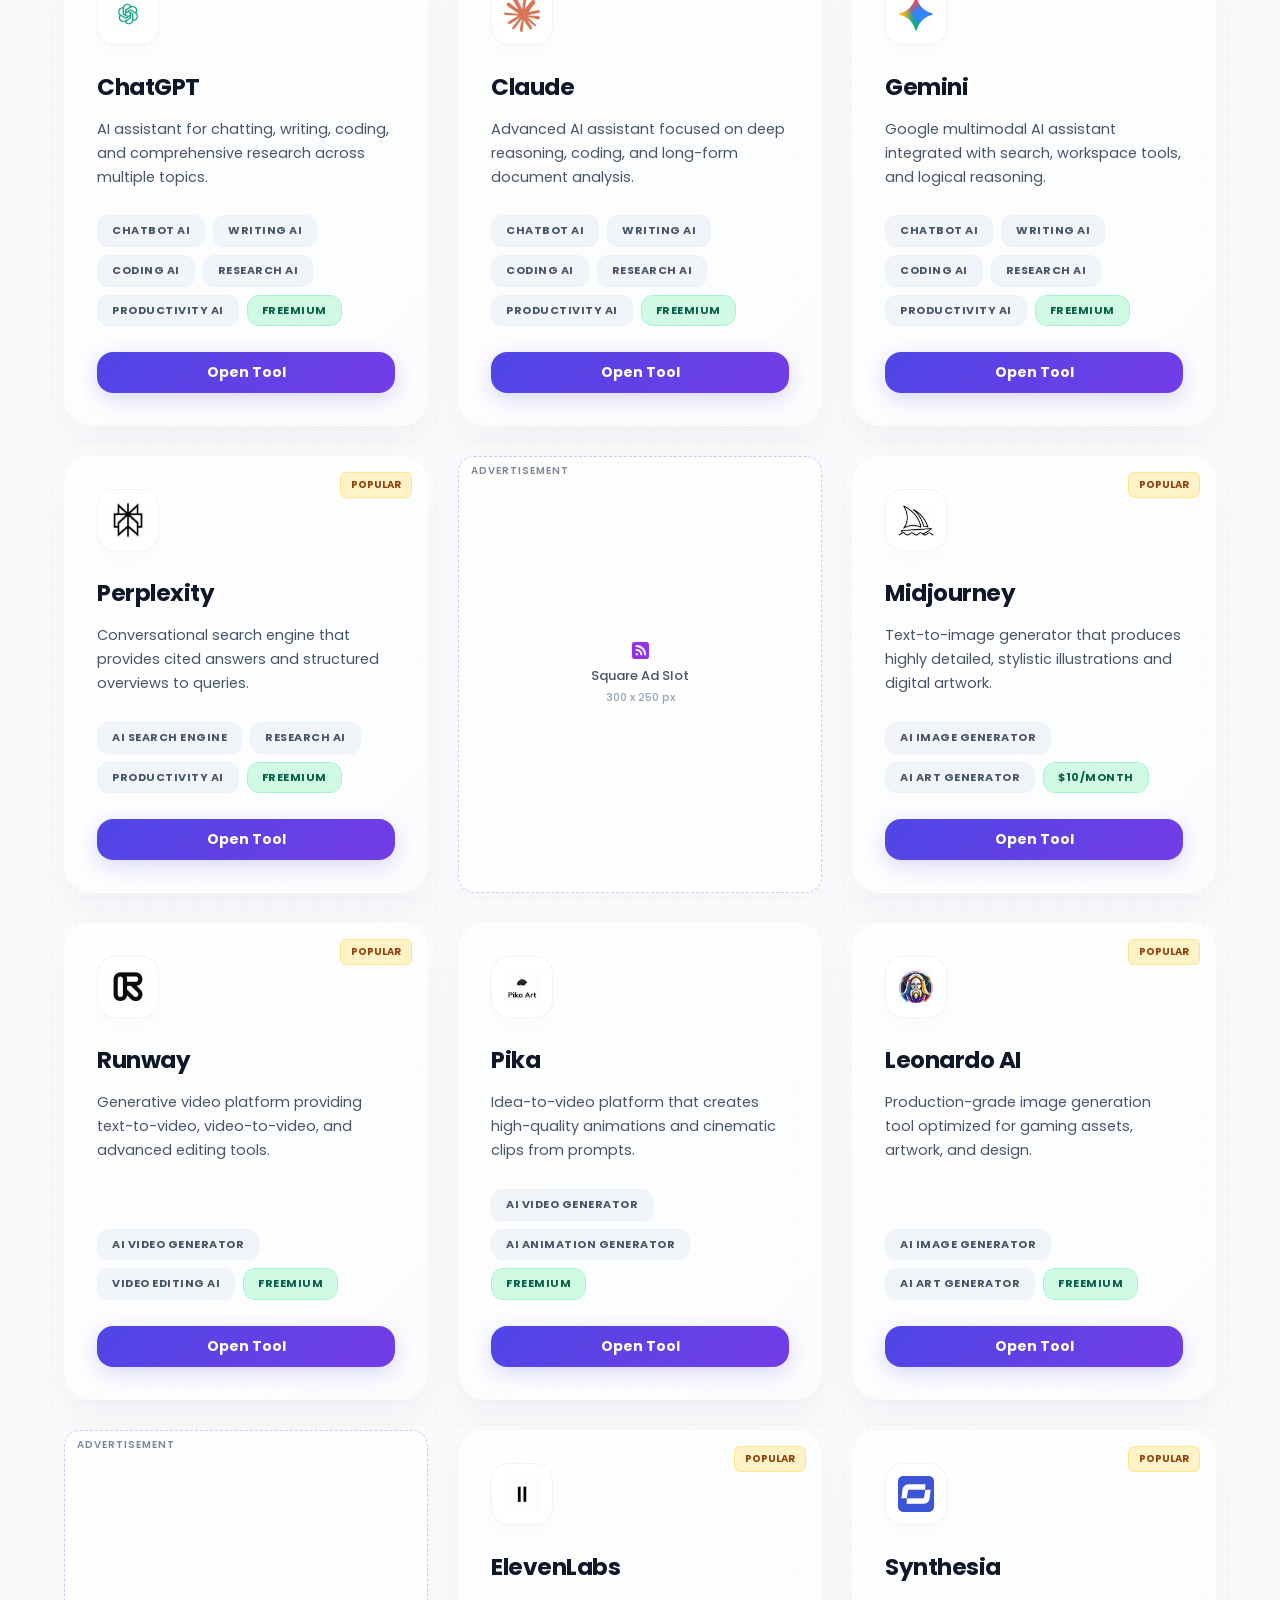
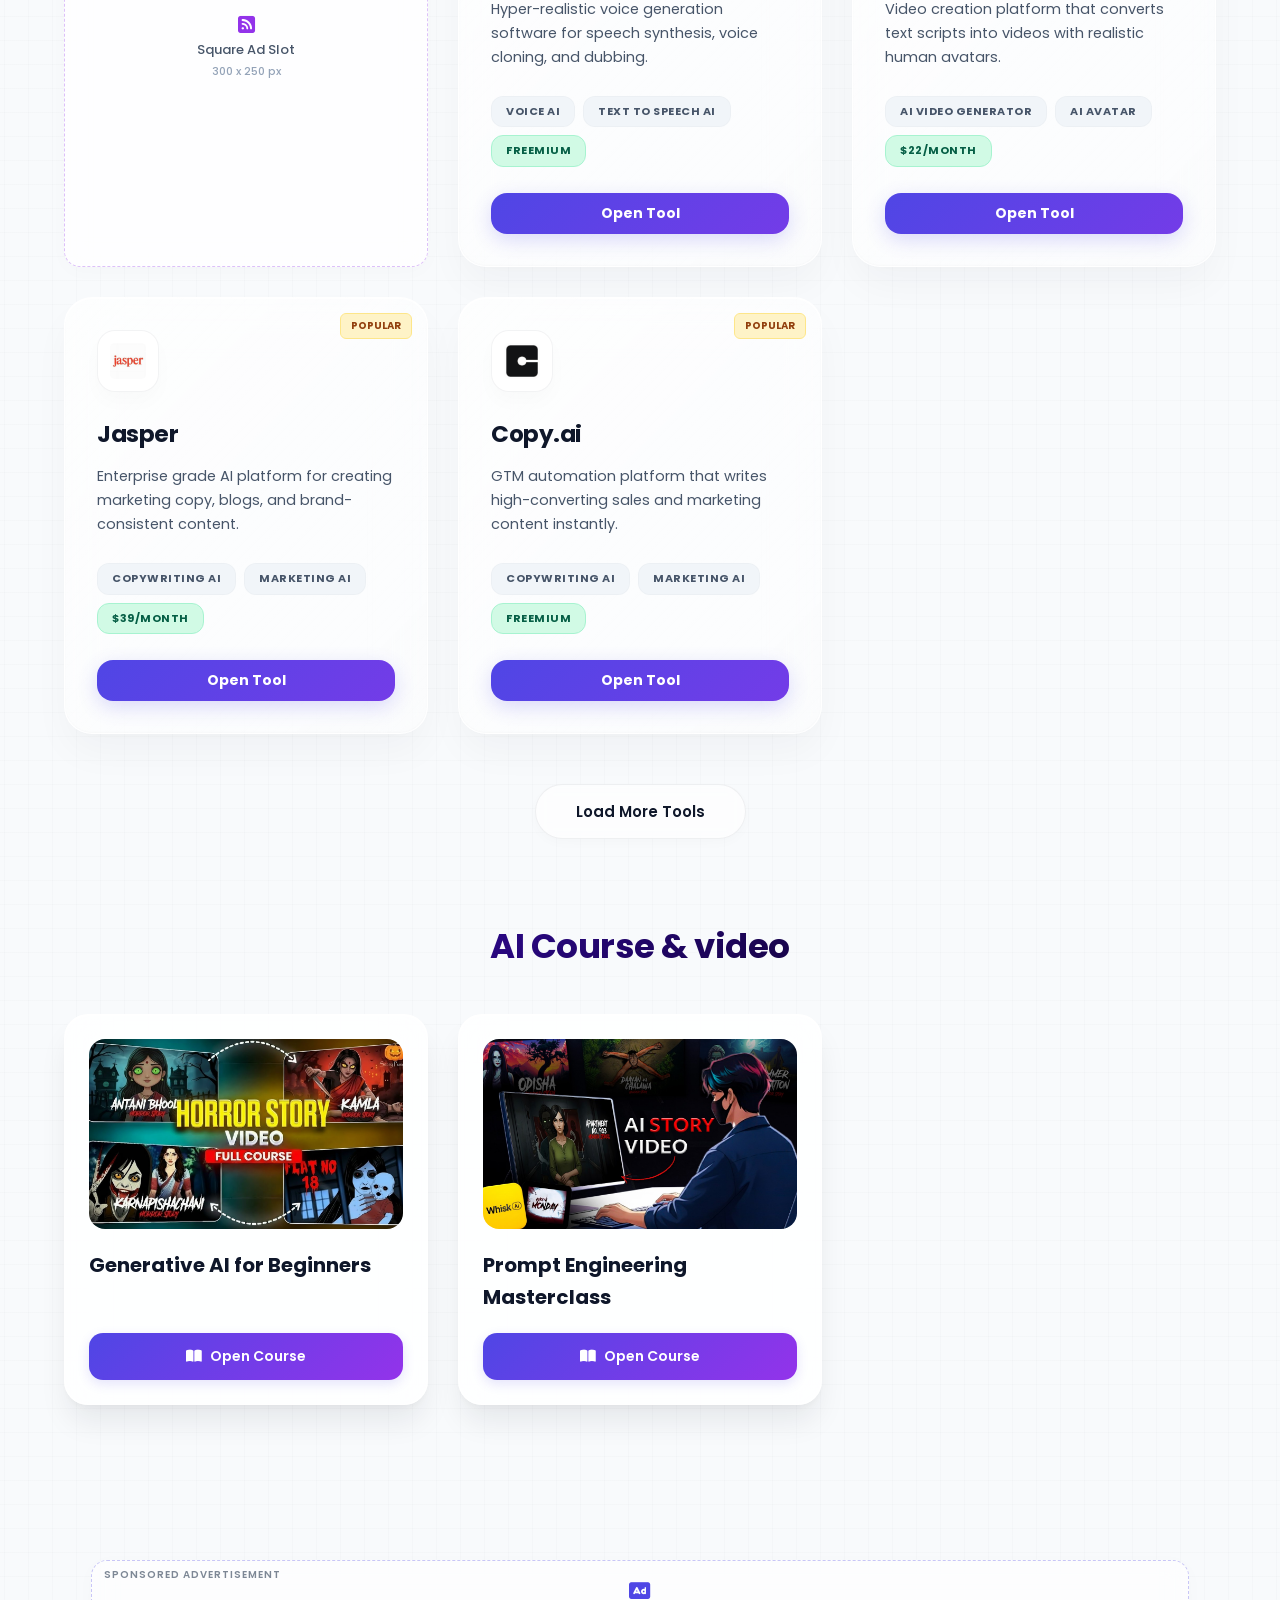
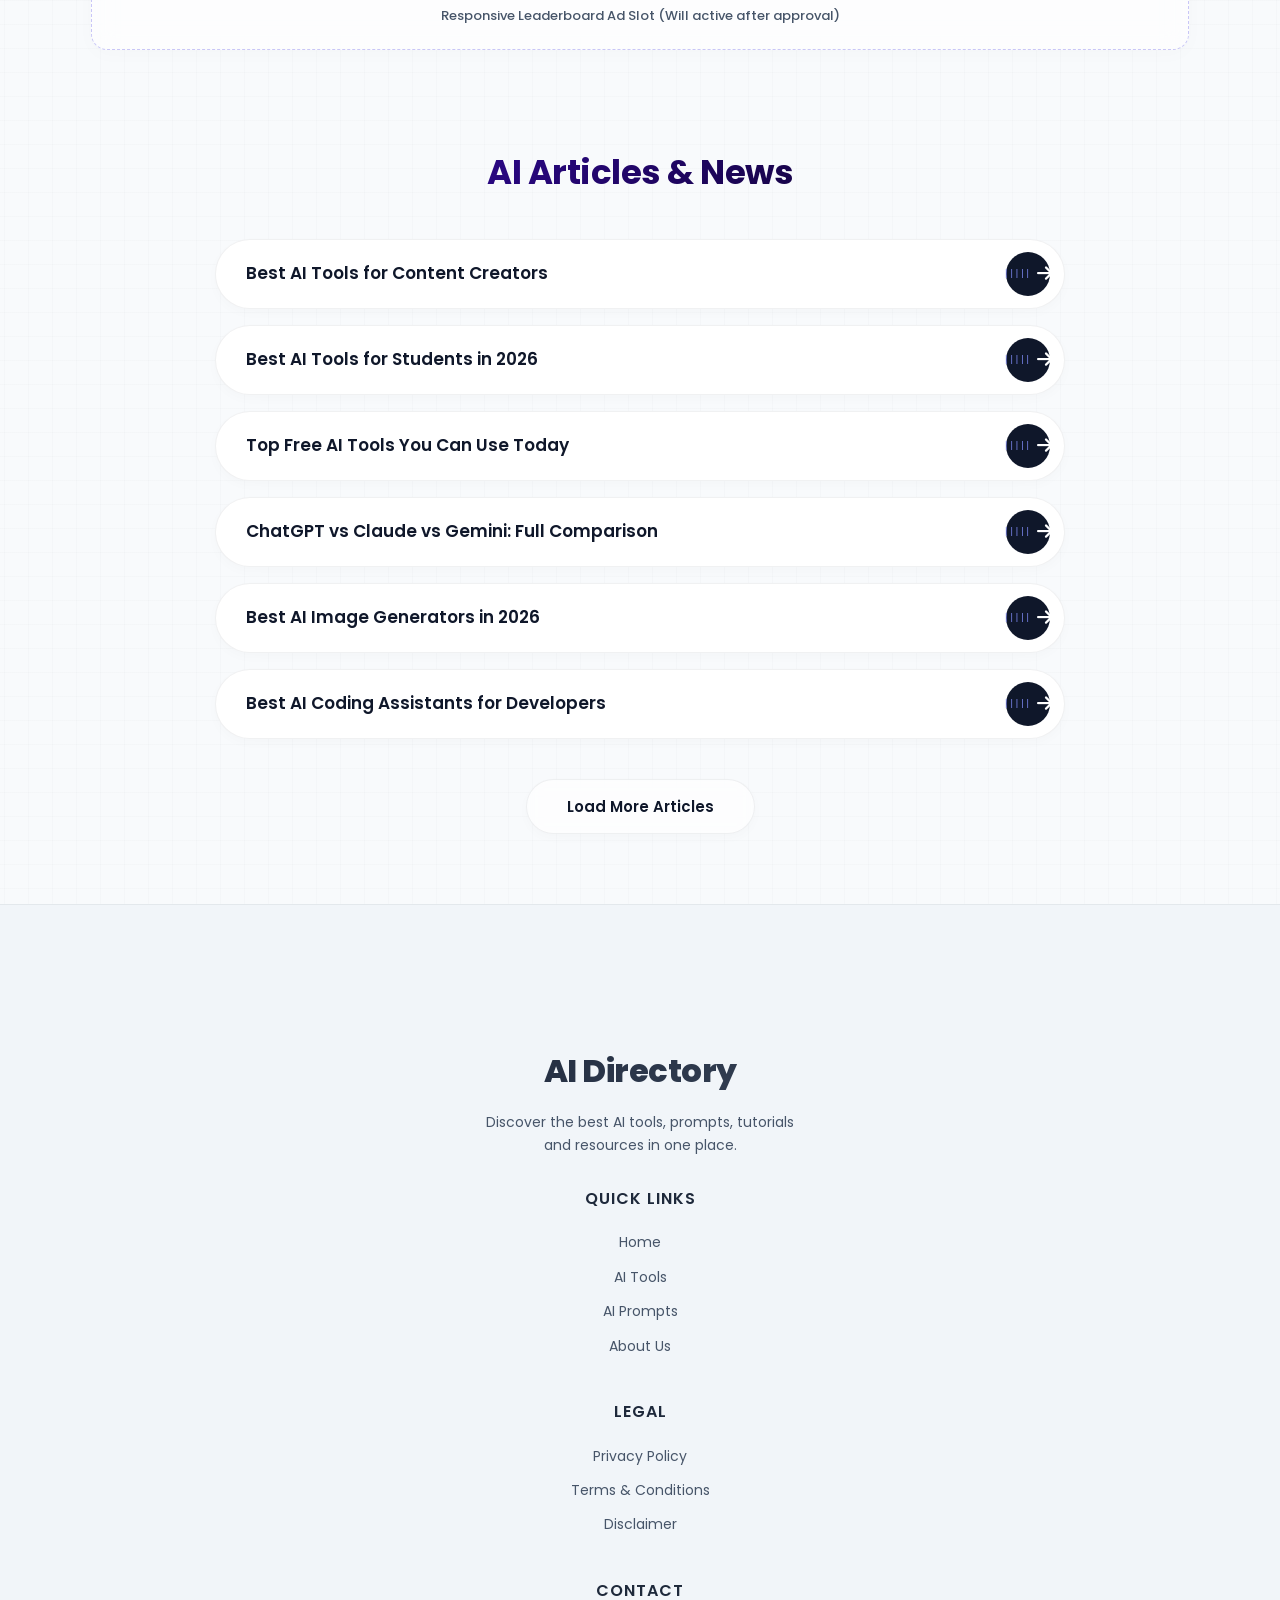
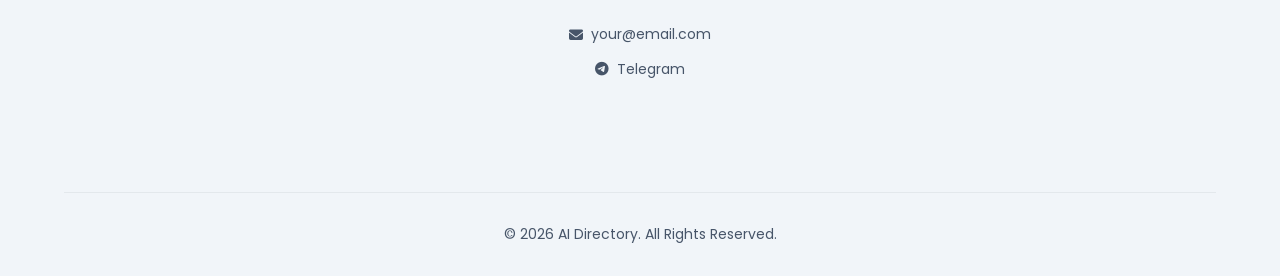
==== commit 636a1b97: "Update index.html" ====
--- a/index.html
+++ b/index.html
@@ -159,7 +159,7 @@
   </section>
 
   <section id="courses" class="courses">
-    <h2>AI Free Course</h2>
+    <h2>AI Course & video</h2>
     <div id="coursesContainer" class="courses-grid"></div>
     <div class="load-more-container-shared">
       <button id="loadMoreCoursesBtn" class="load-more-btn">Load More Courses</button>
@@ -187,7 +187,7 @@
 </div>
 
   <section id="articles-section" class="articles-section">
-    <h2>AI Articles</h2>
+    <h2>AI Articles & News</h2>
     <div id="articlesContainer" class="articles-list-container"></div>
     <div class="load-more-container-shared">
       <button id="loadMoreArticlesBtn" class="load-more-btn">Load More Articles</button>
@@ -241,4 +241,4 @@
     </div>
   </div>
 </body>
-</html>+</html>
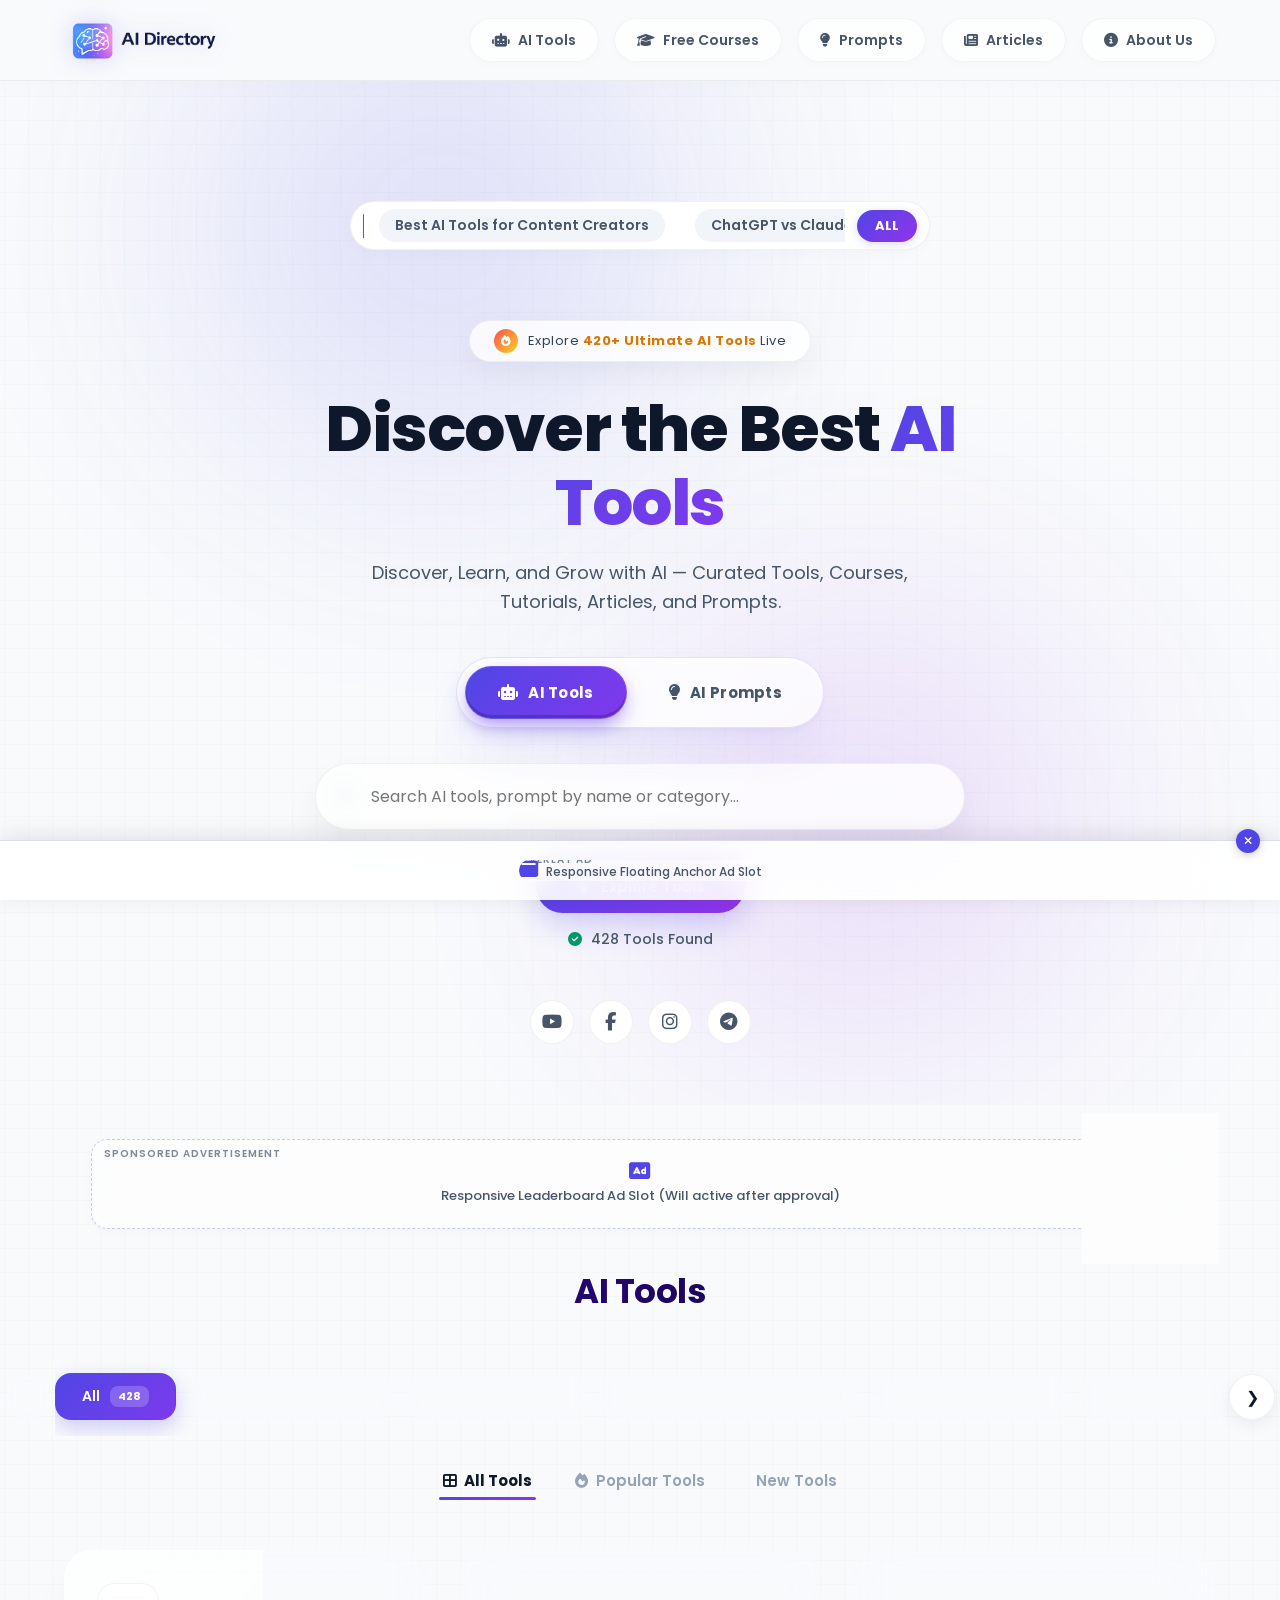
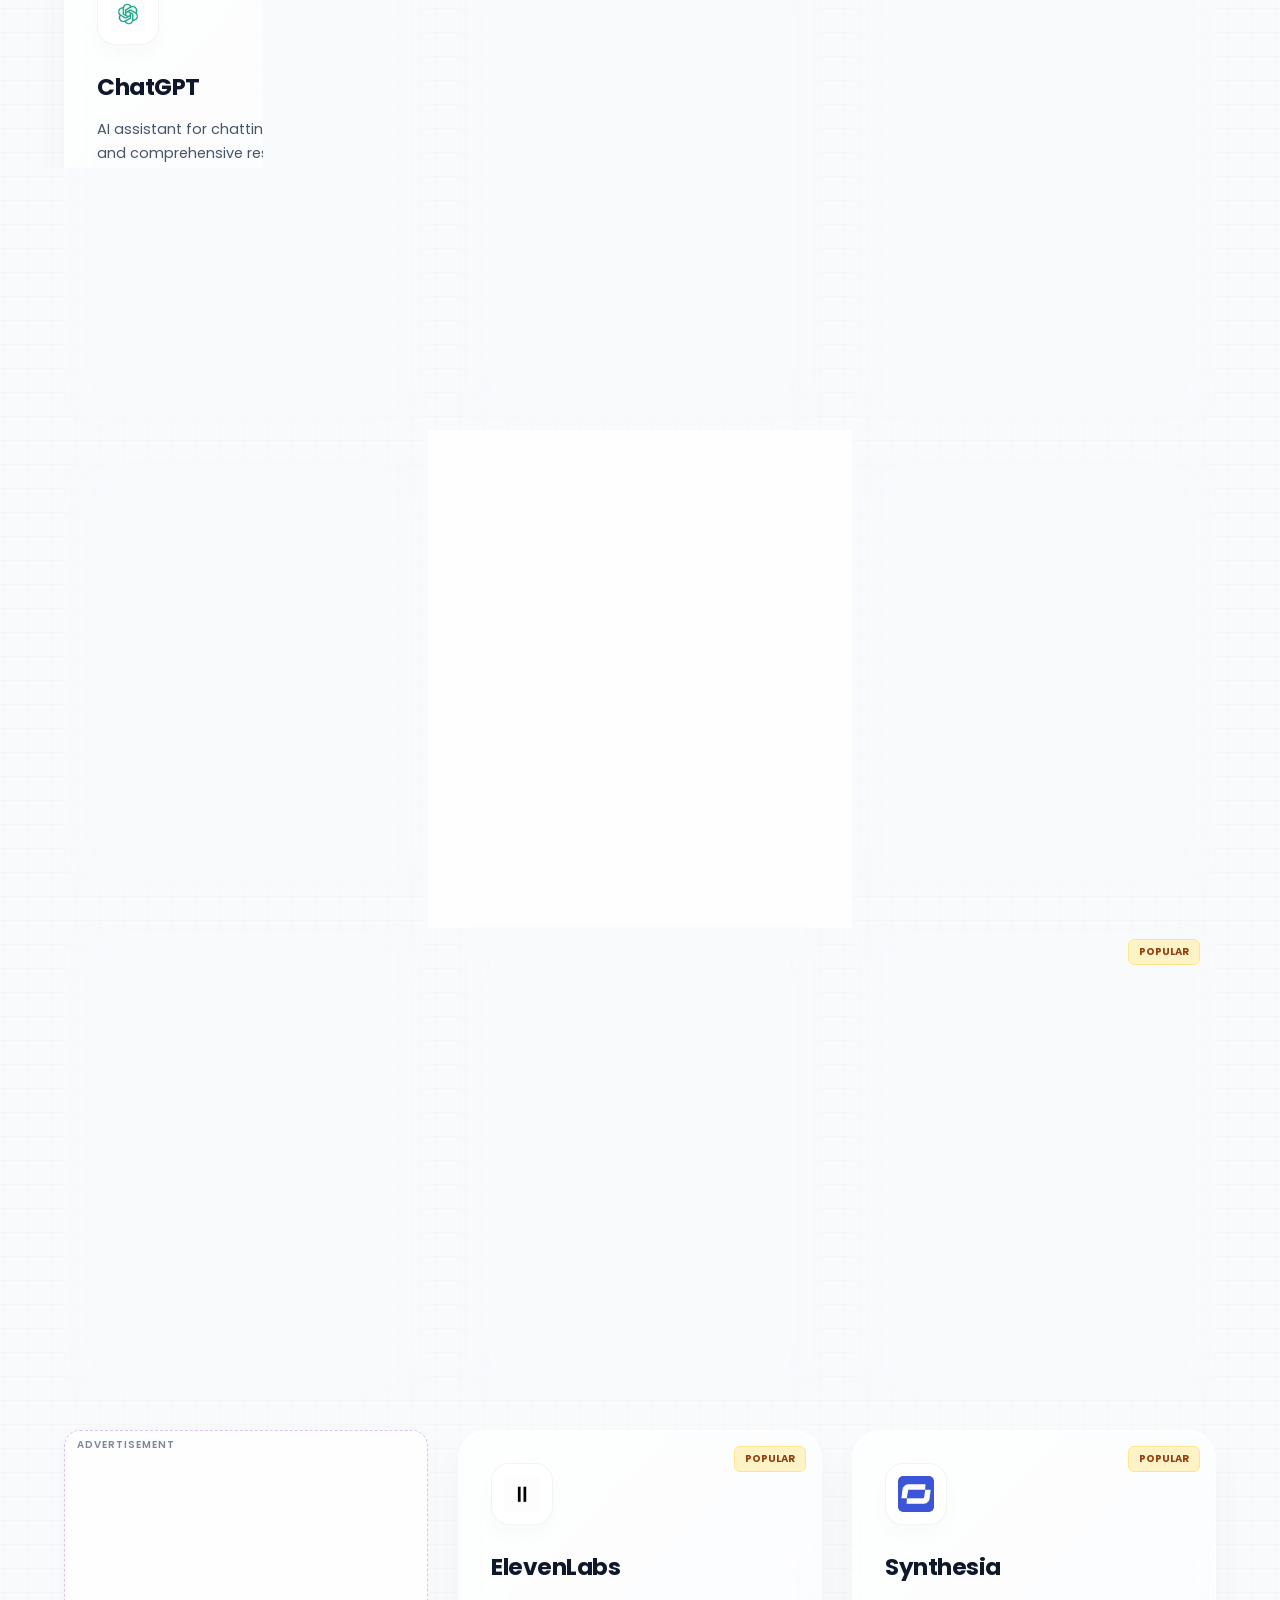
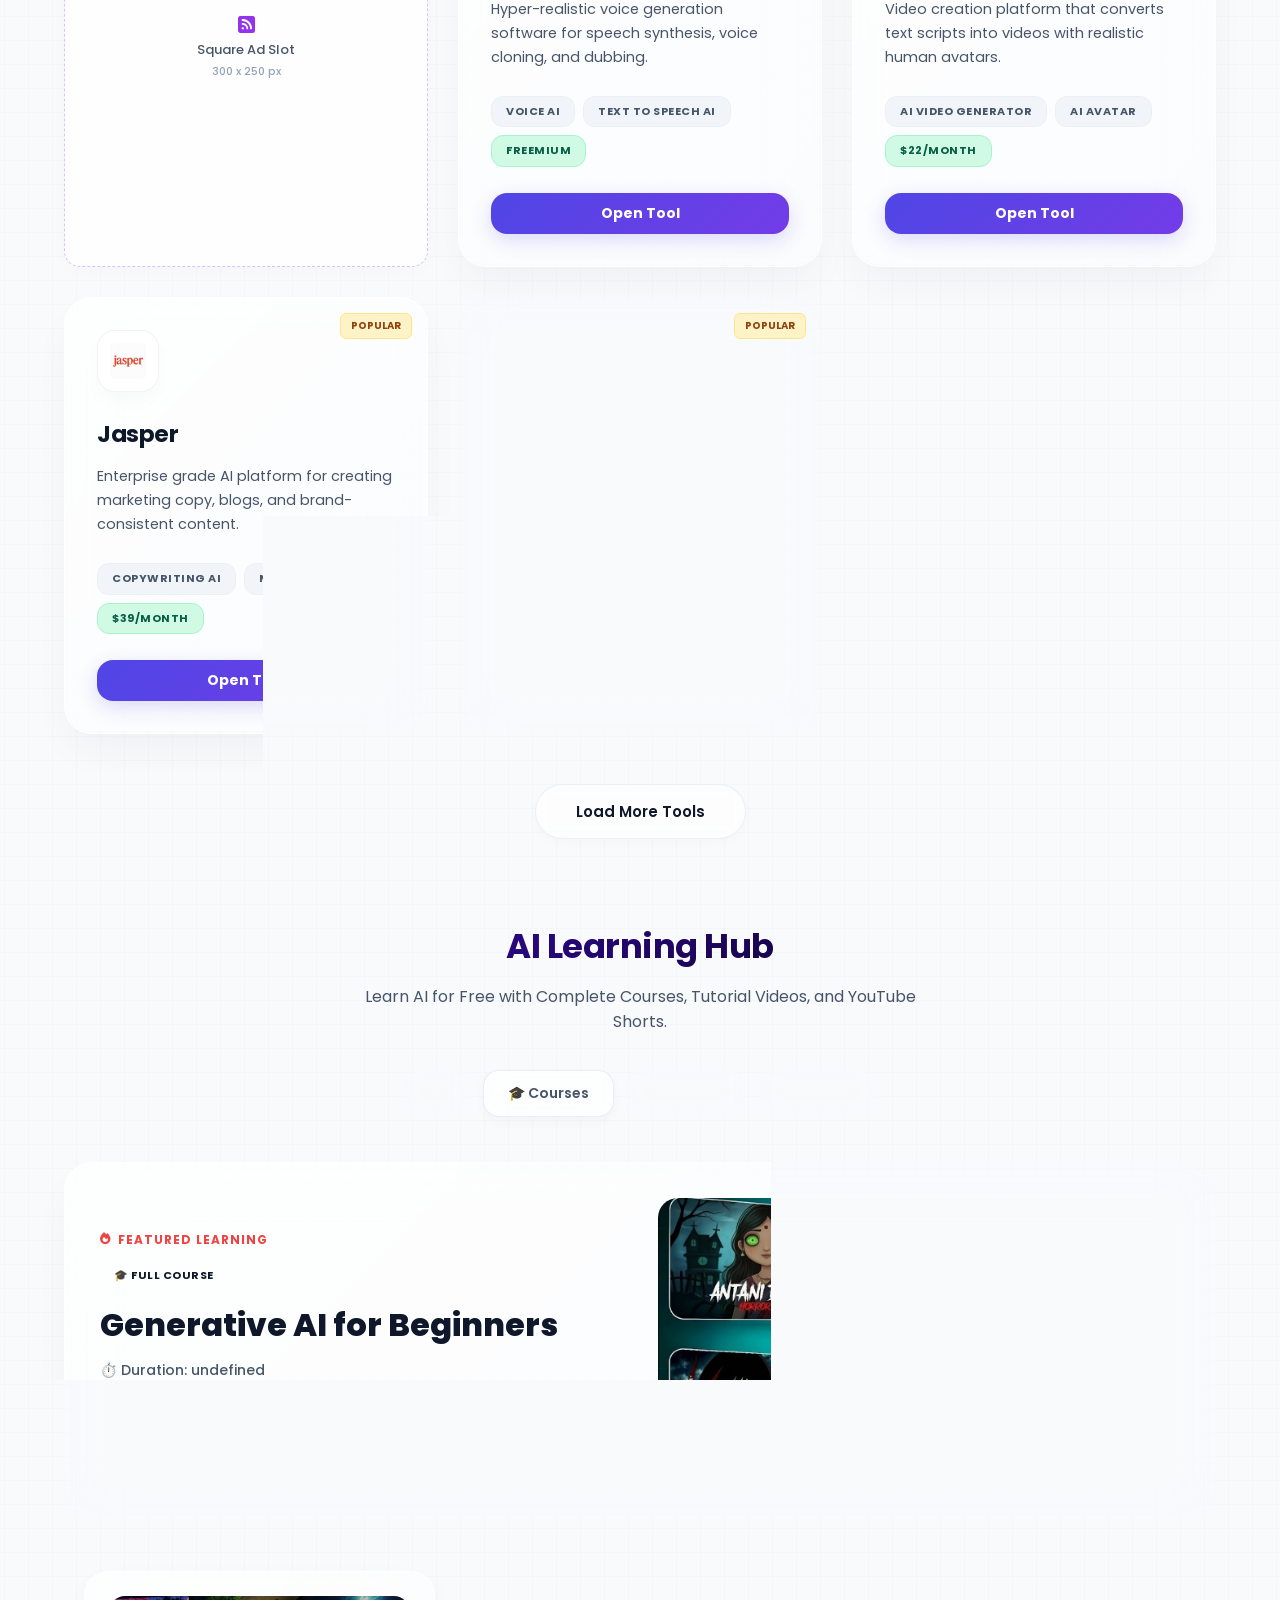
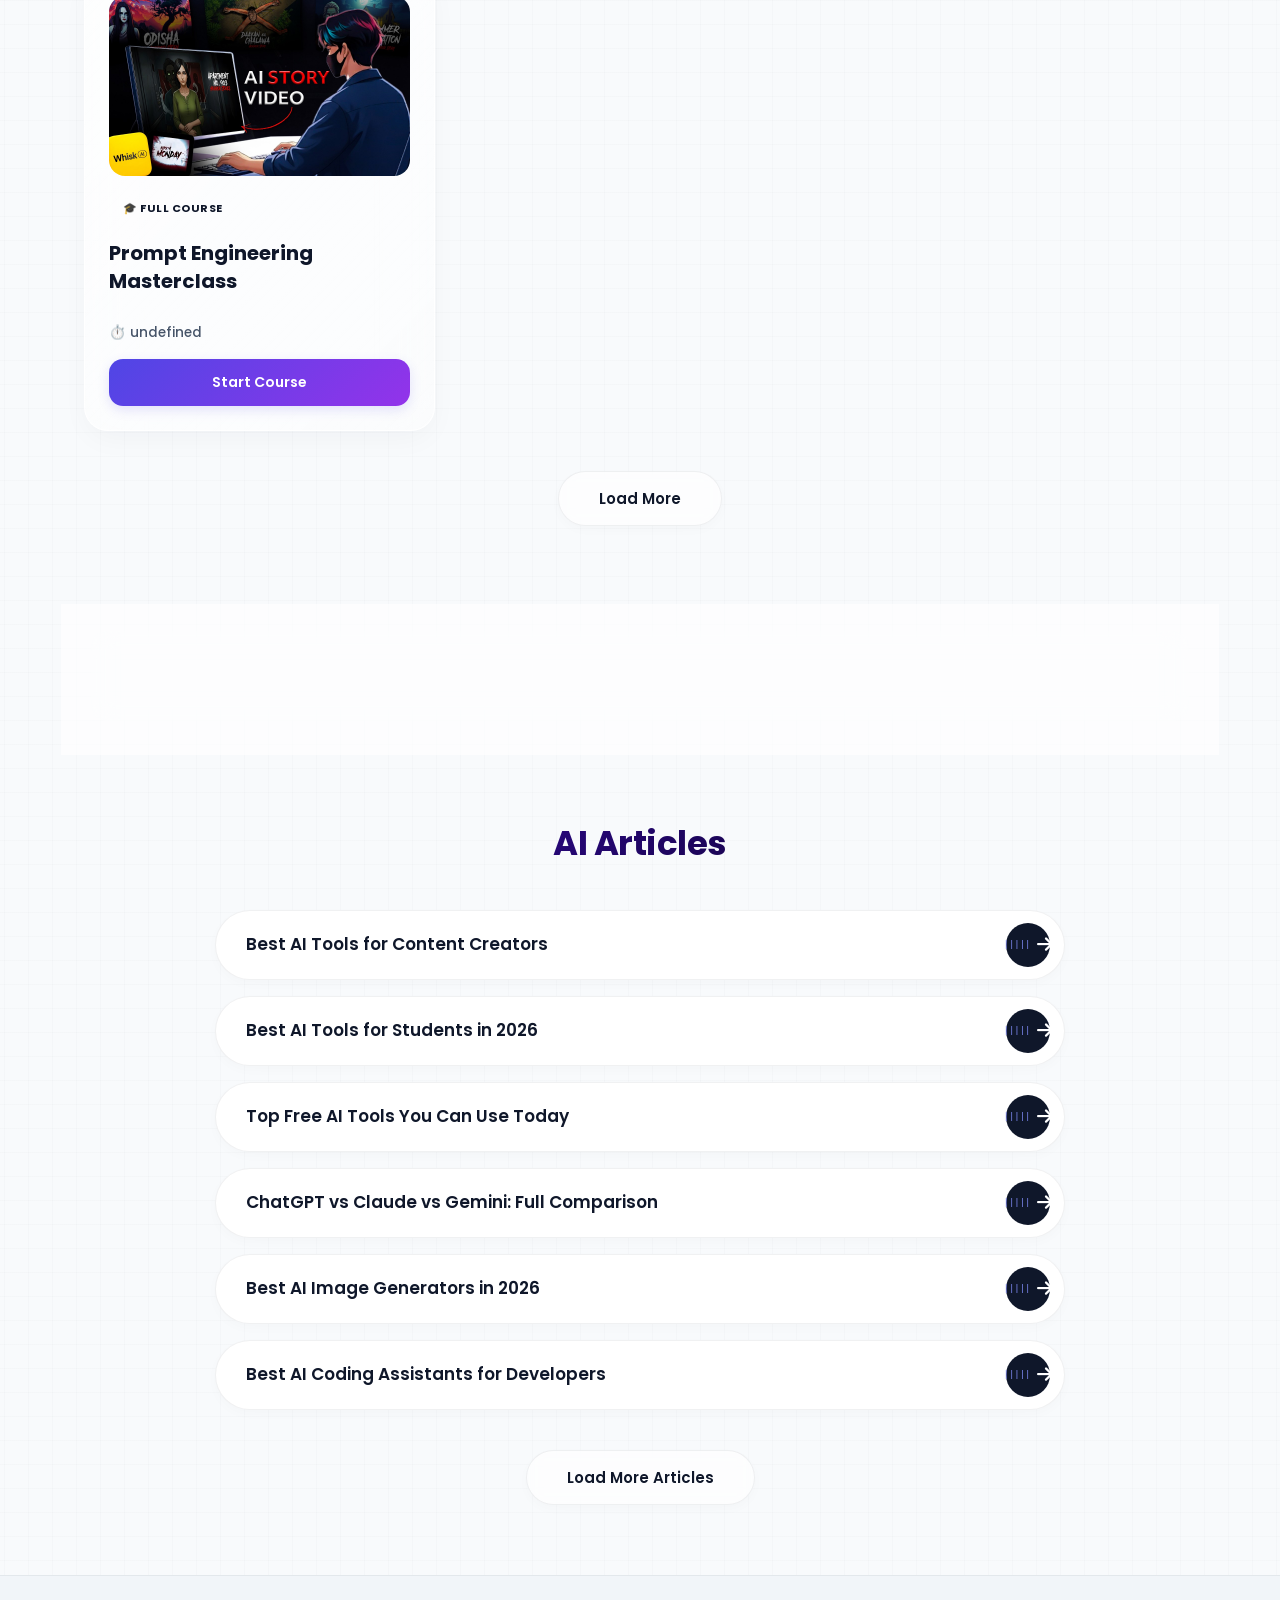
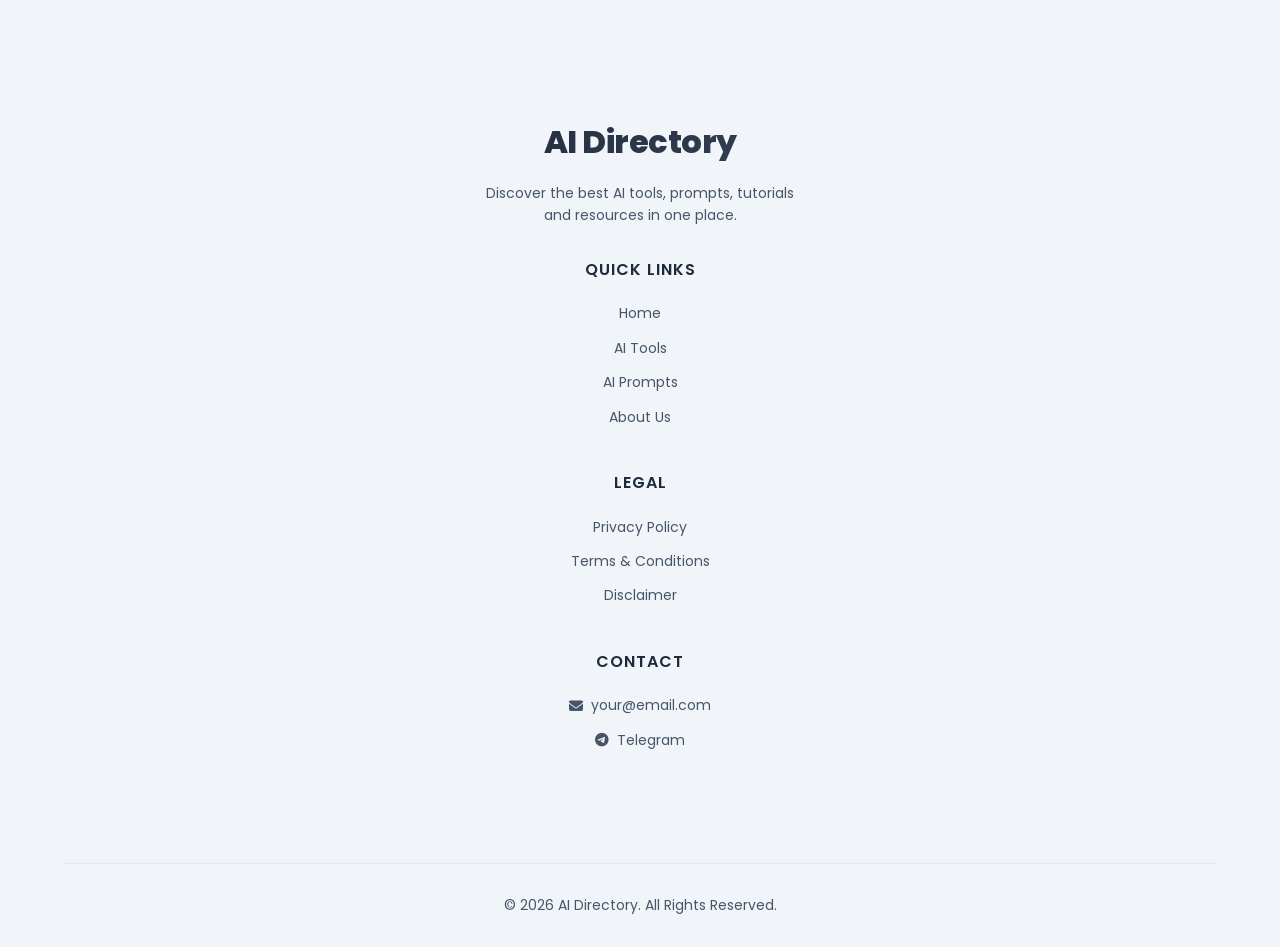
==== commit 08e370bd: "Add files via upload" ====
--- a/index.html
+++ b/index.html
@@ -158,13 +158,32 @@
     </div>
   </section>
 
-  <section id="courses" class="courses">
-    <h2>AI Course & video</h2>
-    <div id="coursesContainer" class="courses-grid"></div>
-    <div class="load-more-container-shared">
-      <button id="loadMoreCoursesBtn" class="load-more-btn">Load More Courses</button>
-    </div>
-  </section>
+  <!-- =======================================================
+     REDESIGNED: AI LEARNING HUB SECTION
+     ======================================================= -->
+<section id="courses" class="courses">
+  <h2>AI Learning Hub</h2>
+  <p class="courses-subtitle">Learn AI for Free with Complete Courses, Tutorial Videos, and YouTube Shorts.</p>
+
+  <!-- Top Minimal Filter -->
+  <div class="learning-filter-wrapper">
+    <button class="learning-filter-btn active" data-type="all">All</button>
+    <button class="learning-filter-btn" data-type="course">🎓 Courses</button>
+    <button class="learning-filter-btn" data-type="video">📺 Videos</button>
+    <button class="learning-filter-btn" data-type="short">⚡ Shorts</button>
+  </div>
+
+  <!-- Premium Featured Learning Card Container -->
+  <div id="featuredLearningContainer"></div>
+
+  <!-- Grid Container for Regular Content -->
+  <div id="coursesContainer" class="courses-grid"></div>
+
+  <!-- Existing Load More System -->
+  <div class="load-more-container-shared">
+    <button id="loadMoreCoursesBtn" class="load-more-btn">Load More</button>
+  </div>
+</section>
 
   <!-- GOOGLE ADS: MAIN RESPONSIVE HORIZONTAL BANNER -->
 <div class="ad-container-wrapper">
@@ -187,7 +206,7 @@
 </div>
 
   <section id="articles-section" class="articles-section">
-    <h2>AI Articles & News</h2>
+    <h2>AI Articles</h2>
     <div id="articlesContainer" class="articles-list-container"></div>
     <div class="load-more-container-shared">
       <button id="loadMoreArticlesBtn" class="load-more-btn">Load More Articles</button>
@@ -224,12 +243,11 @@
     </div>
   </footer>
 
-  <script src="data/tools.js"></script>
-  <script src="data/course.js"></script>
-  <script src="data/prompts.js"></script>
-  <script src="data/articles.js"></script>
-
-  <script src="script.js"></script>
+ <script src="data/tools.js" defer></script>
+<script src="data/course.js" defer></script>
+<script src="data/prompts.js" defer></script>
+<script src="data/articles.js" defer></script>
+<script src="script.js" defer></script>
 
   <div class="sticky-anchor-ad" id="stickyAnchorAd">
     <button class="sticky-ad-close" onclick="document.getElementById('stickyAnchorAd').style.display='none'"><i class="fa-solid fa-xmark"></i></button>
@@ -241,4 +259,4 @@
     </div>
   </div>
 </body>
-</html>
+</html>
--- a/style.css
+++ b/style.css
@@ -1652,4 +1652,314 @@
 }
 .sidebar-ad-card .ad-info-text i {
   color: var(--accent);
+}
+
+/* =======================================================
+   AI LEARNING HUB REDESIGN (PREMIUM GLASSMORPHISM & MOBILE OPTIMIZED)
+   ======================================================= */
+.courses-subtitle {
+  text-align: center;
+  color: var(--text-muted);
+  font-size: 16px;
+  max-width: 600px;
+  margin: -30px auto 35px auto;
+}
+
+/* Top Filter Layout Control */
+.learning-filter-wrapper {
+  display: flex;
+  justify-content: center;
+  gap: 12px;
+  margin-bottom: 45px;
+  flex-wrap: wrap;
+  padding: 0 15px;
+}
+
+.learning-filter-btn {
+  padding: 12px 24px;
+  border: 1px solid rgba(79, 70, 229, 0.1);
+  border-radius: 16px;
+  cursor: pointer;
+  background: rgba(255, 255, 255, 0.7);
+  color: var(--text-muted);
+  font-size: 14px;
+  font-weight: 600;
+  backdrop-filter: blur(10px);
+  -webkit-backdrop-filter: blur(10px);
+  box-shadow: 0 4px 12px rgba(15, 23, 42, 0.03);
+  transition: all 0.3s cubic-bezier(0.4, 0, 0.2, 1);
+}
+
+.learning-filter-btn:hover {
+  border-color: rgba(79, 70, 229, 0.4);
+  color: var(--primary);
+  transform: translateY(-3px);
+  background: #ffffff;
+  box-shadow: 0 12px 20px -8px rgba(79, 70, 229, 0.15);
+}
+
+.learning-filter-btn.active {
+  background: linear-gradient(135deg, #4f46e5, #7c3aed);
+  color: #ffffff;
+  border-color: transparent;
+  box-shadow: 0 8px 20px rgba(79, 70, 229, 0.25);
+}
+
+/* Premium Featured Learning Card */
+.featured-learning-card {
+  background: linear-gradient(135deg, rgba(255, 255, 255, 0.75) 0%, rgba(255, 255, 255, 0.45) 100%);
+  border: 1px solid rgba(255, 255, 255, 0.8);
+  border-radius: 28px;
+  padding: 35px;
+  margin: 0 auto 50px auto;
+  max-width: 1200px;
+  display: grid;
+  grid-template-columns: 1fr 1fr;
+  gap: 35px;
+  align-items: center;
+  backdrop-filter: blur(25px);
+  -webkit-backdrop-filter: blur(25px);
+  box-shadow: 0 20px 40px -4px rgba(15, 23, 42, 0.04);
+  position: relative;
+  overflow: hidden;
+  transition: all 0.5s cubic-bezier(0.16, 1, 0.3, 1);
+}
+
+.featured-learning-card:hover {
+  transform: translateY(-6px);
+  background: #ffffff;
+  box-shadow: 0 30px 60px -15px rgba(79, 70, 229, 0.15), 0 0 40px -5px rgba(147, 51, 234, 0.08);
+}
+
+.featured-thumb-side img {
+  width: 100%;
+  height: 280px;
+  object-fit: cover;
+  border-radius: 20px;
+}
+
+.featured-info-side {
+  display: flex;
+  flex-direction: column;
+  align-items: flex-start;
+}
+
+.featured-label {
+  font-size: 12px;
+  font-weight: 700;
+  text-transform: uppercase;
+  letter-spacing: 1px;
+  color: #ef4444;
+  margin-bottom: 12px;
+  display: flex;
+  align-items: center;
+  gap: 6px;
+}
+
+.featured-info-side h3 {
+  font-size: 2rem;
+  font-weight: 800;
+  color: var(--text-main);
+  line-height: 1.2;
+  margin-bottom: 15px;
+  text-align: left;
+}
+
+.featured-meta {
+  font-size: 14px;
+  color: var(--text-muted);
+  font-weight: 500;
+  margin-bottom: 25px;
+}
+
+/* Minimalist Badges */
+.type-badge {
+  padding: 6px 14px;
+  border-radius: 12px;
+  font-size: 11px;
+  font-weight: 700;
+  text-transform: uppercase;
+  letter-spacing: 0.5px;
+  margin-bottom: 15px;
+  display: inline-flex;
+  align-items: center;
+  gap: 6px;
+  transition: all 0.3s ease;
+}
+
+.type-badge.badge-course { background: rgba(59, 130, 246, 0.12); color: #2563eb; border: 1px solid rgba(59, 130, 246, 0.2); }
+.type-badge.badge-video { background: rgba(239, 68, 68, 0.12); color: #dc2626; border: 1px solid rgba(239, 68, 68, 0.2); }
+.type-badge.badge-short { background: rgba(249, 115, 22, 0.12); color: #ea580c; border: 1px solid rgba(249, 115, 22, 0.2); }
+
+/* Regular Content Grid Base Layout */
+.courses-grid {
+  display: grid;
+  grid-template-columns: repeat(3, 1fr);
+  gap: 30px;
+  max-width: 1200px;
+  margin: 0 auto 40px auto;
+  padding: 0 20px;
+}
+
+/* MOBILE FIX STRUCTURAL OVERHAUL: Added height distributions & group locks */
+.learning-card {
+  background: linear-gradient(135deg, rgba(255, 255, 255, 0.75) 0%, rgba(255, 255, 255, 0.45) 100%);
+  border: 1px solid rgba(255, 255, 255, 0.8);
+  padding: 24px;
+  border-radius: 24px;
+  backdrop-filter: blur(25px);
+  -webkit-backdrop-filter: blur(25px);
+  display: flex;
+  flex-direction: column;
+  justify-content: space-between; /* This stops content overlapping and sticks button to bottom */
+  position: relative;
+  overflow: hidden;
+  box-shadow: 0 10px 30px -4px rgba(15, 23, 42, 0.04);
+  transition: all 0.4s cubic-bezier(0.16, 1, 0.3, 1);
+}
+
+.learning-card-top-group {
+  display: flex;
+  flex-direction: column;
+  align-items: flex-start;
+  width: 100%;
+}
+
+.learning-card-thumb-wrapper {
+  overflow: hidden;
+  border-radius: 16px;
+  margin-bottom: 18px;
+  height: 180px;
+  width: 100%;
+}
+
+.learning-card-thumb-wrapper img {
+  width: 100%;
+  height: 100%;
+  object-fit: cover;
+  transition: transform 0.5s ease;
+}
+
+/* Card Interaction Animations */
+.learning-card:hover {
+  transform: translateY(-8px);
+  background: #ffffff;
+  border-color: rgba(79, 70, 229, 0.3);
+  box-shadow: 0 20px 45px -10px rgba(15, 23, 42, 0.08), 0 0 35px -5px rgba(79, 70, 229, 0.1);
+}
+
+.learning-card:hover .learning-card-thumb-wrapper img {
+  transform: scale(1.06);
+}
+
+.learning-card h3 {
+  font-size: 1.25rem;
+  font-weight: 700;
+  color: var(--text-main);
+  margin-bottom: 12px;
+  line-height: 1.4;
+  text-align: left;
+  display: -webkit-box;
+  -webkit-line-clamp: 2;
+  -webkit-box-orient: vertical;
+  overflow: hidden;
+  min-height: 3.4rem; /* Safe block height box padding */
+}
+
+.learning-card-bottom-group {
+  width: 100%;
+  display: flex;
+  flex-direction: column;
+  margin-top: 15px;
+}
+
+.learning-duration {
+  font-size: 13.5px;
+  color: var(--text-muted);
+  font-weight: 500;
+  margin-bottom: 15px;
+  display: flex;
+  align-items: center;
+  gap: 6px;
+}
+
+/* Glassmorphism Action CTA */
+.learning-action-btn {
+  width: 100%;
+  padding: 13px;
+  border: none;
+  border-radius: 14px;
+  cursor: pointer;
+  background: var(--hero-gradient);
+  color: white;
+  font-weight: 600;
+  font-size: 14px;
+  display: flex;
+  align-items: center;
+  justify-content: center;
+  gap: 8px;
+  box-shadow: 0 4px 12px rgba(79, 70, 229, 0.15);
+  transition: all 0.3s ease;
+}
+
+.learning-action-btn:hover {
+  transform: translateY(-2px);
+  box-shadow: 0 8px 20px rgba(79, 70, 229, 0.25);
+  opacity: 0.95;
+}
+
+/* =======================================================
+   ADVANCED BREAKPOINTS FOR INTERACTION & SCALING
+   ======================================================= */
+@media(max-width: 1024px) {
+  .courses-grid { grid-template-columns: repeat(2, 1fr); gap: 24px; }
+  .featured-learning-card { grid-template-columns: 1fr; gap: 25px; padding: 25px; }
+  .featured-thumb-side img { height: 220px; }
+  .featured-info-side h3 { font-size: 1.65rem; }
+}
+
+@media(max-width: 768px) {
+  .courses-grid { grid-template-columns: 1fr; gap: 20px; padding: 0 15px; }
+  .courses-subtitle { font-size: 14px; margin-bottom: 25px; }
+  .learning-filter-wrapper { margin-bottom: 30px; gap: 8px; }
+  .learning-filter-btn { padding: 10px 18px; font-size: 13px; border-radius: 12px; }
+  
+  /* Mobile Layout for Featured Card */
+  .featured-learning-card {
+    padding: 20px;
+    border-radius: 20px;
+    margin: 0 15px 30px 15px;
+  }
+  .featured-thumb-side {
+    order: -1; /* Image stays clean above text context on mobile devices */
+  }
+  .featured-thumb-side img {
+    height: 180px;
+  }
+  .featured-info-side h3 {
+    font-size: 1.4rem;
+    text-align: left;
+  }
+  
+  /* Mobile Overlapping Security Bounds */
+  .learning-card {
+    padding: 18px;
+    border-radius: 18px;
+  }
+  .learning-card-thumb-wrapper {
+    height: 160px;
+    margin-bottom: 14px;
+  }
+  .learning-card h3 {
+    font-size: 1.15rem;
+    min-height: auto; /* Allow text flex calculation safely */
+    margin-bottom: 8px;
+  }
+}
+
+@media(max-width: 480px) {
+  .learning-filter-btn {
+    padding: 8px 14px;
+    font-size: 12px;
+  }
 }
